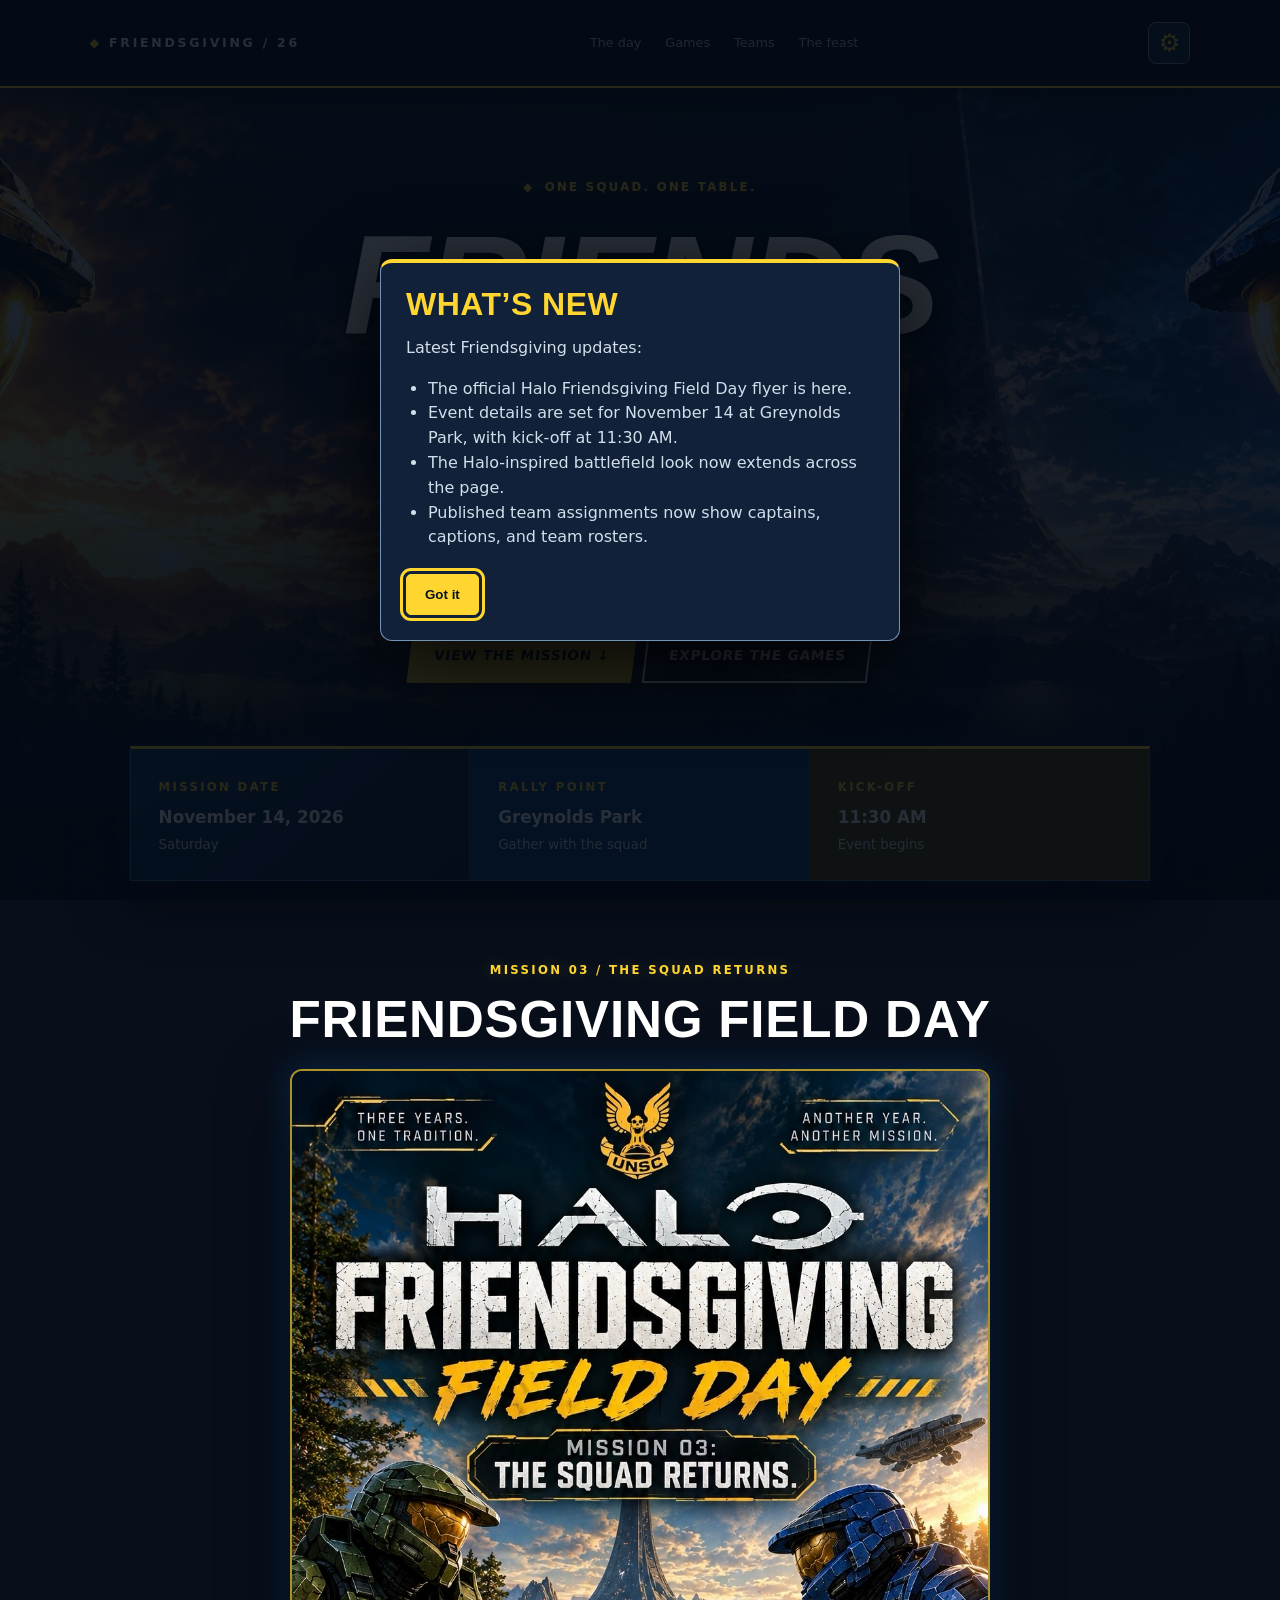
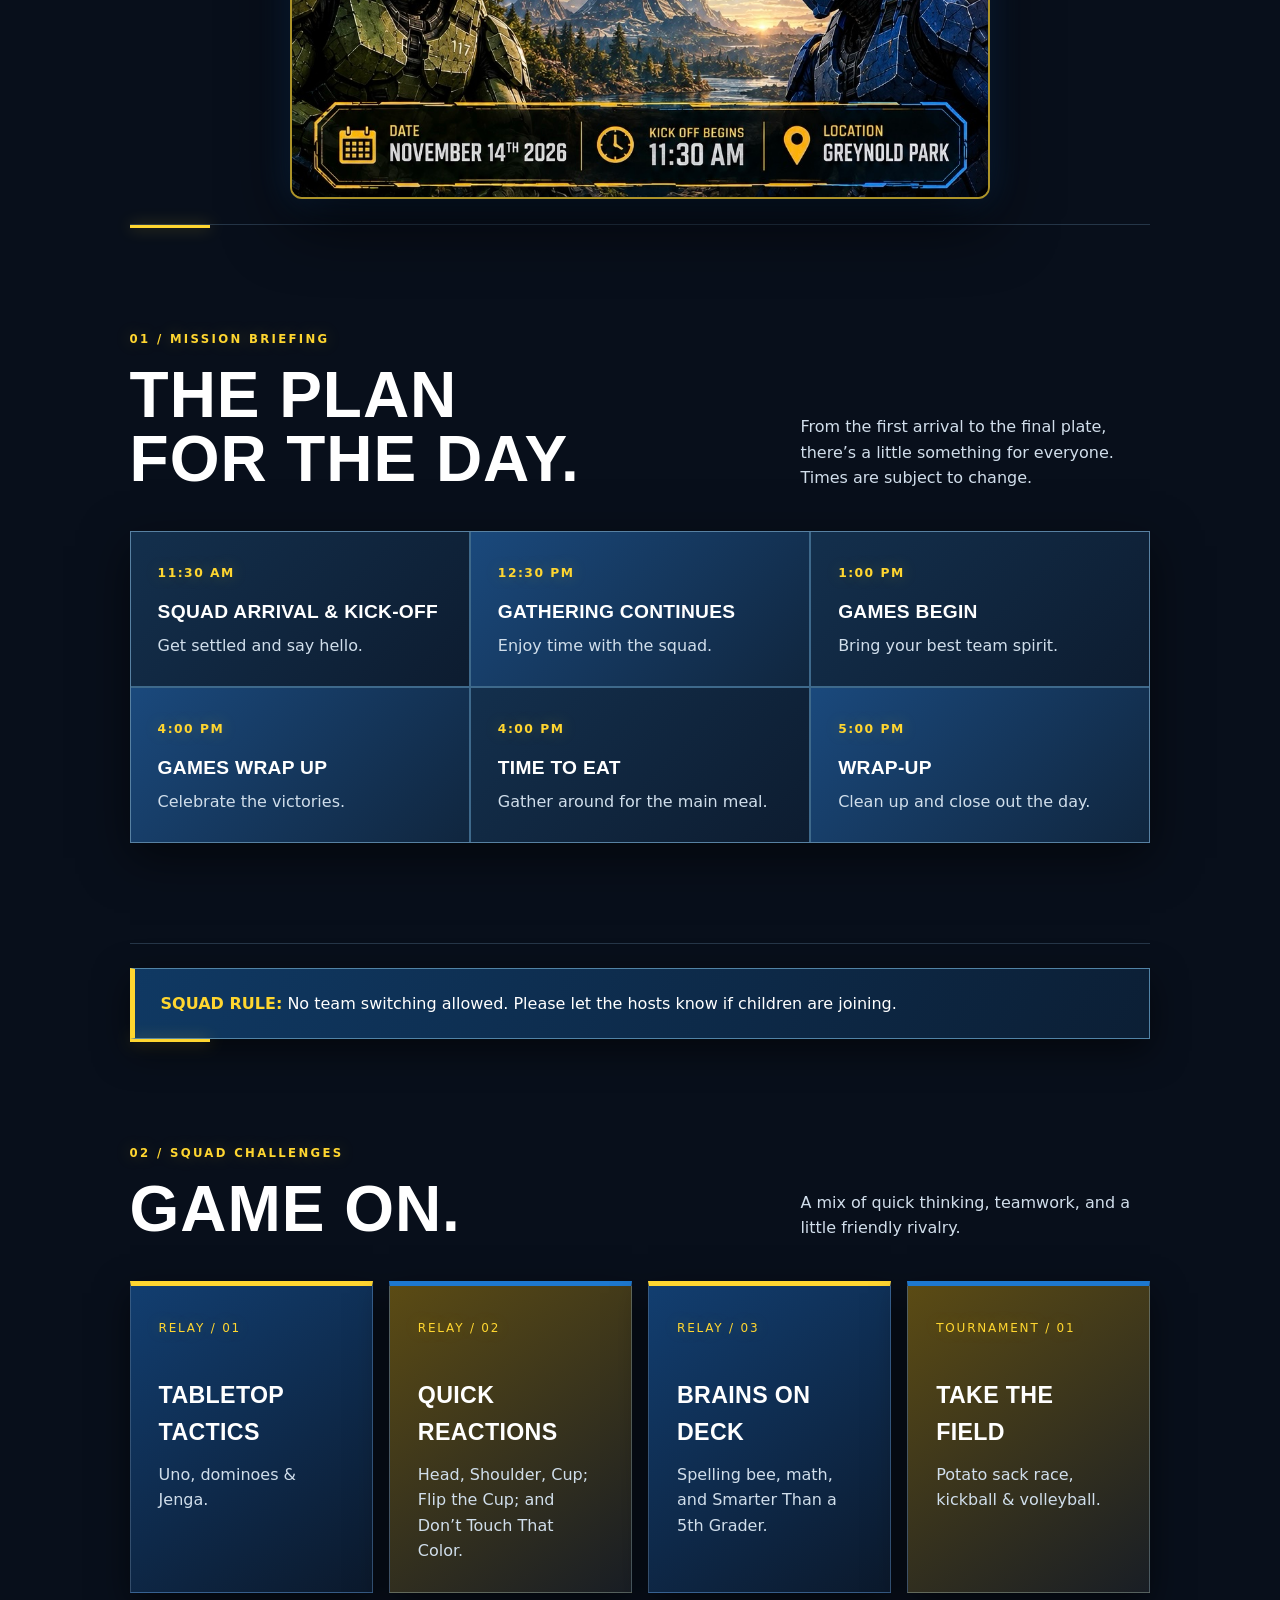
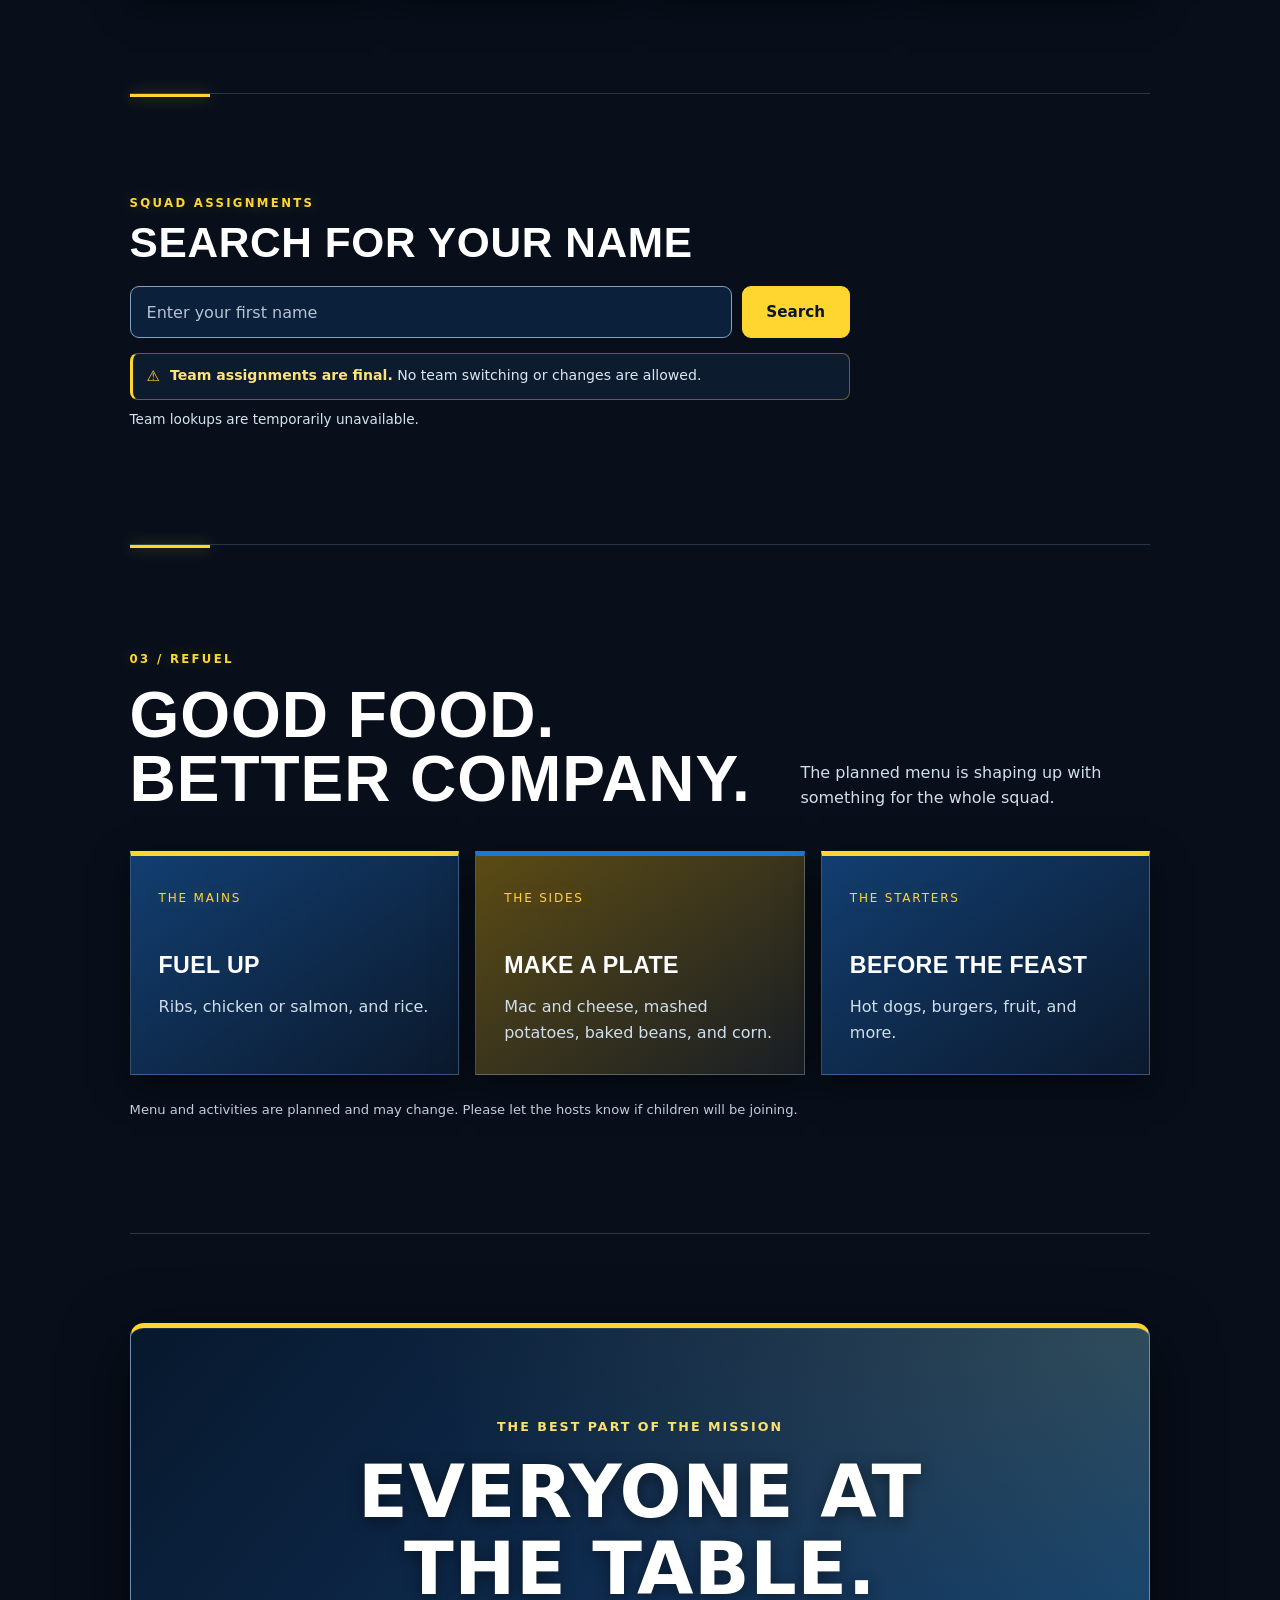
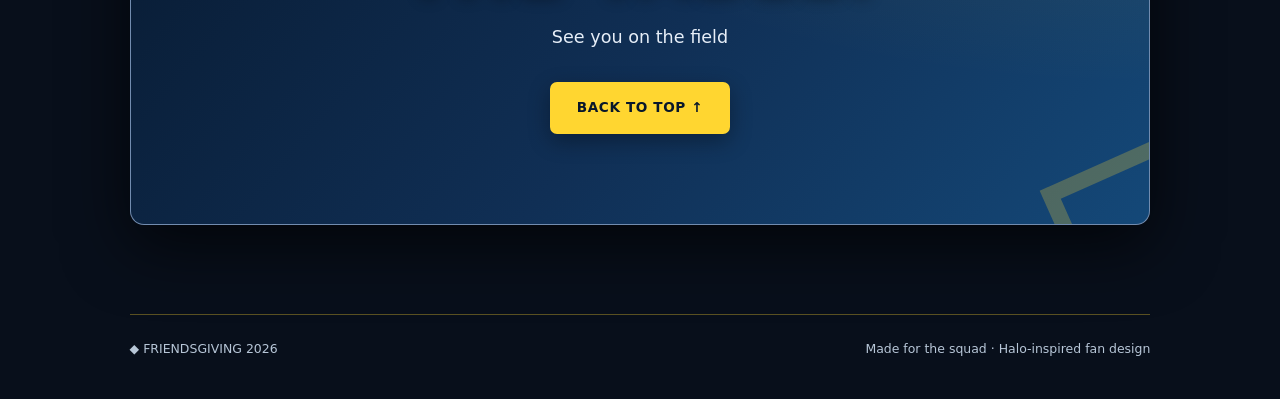
==== index.html @ a8e4df16 "Remove extra event-information search from public Friendsgiving page while keeping private team look" ====
<!doctype html>
<html lang="en"><head><meta charset="utf-8"><meta name="viewport" content="width=device-width,initial-scale=1,viewport-fit=cover"><meta name="theme-color" content="#0c1616"><title>Friendsgiving 2026 | Squad up</title><style>
:root{color-scheme:dark;--bg:#091313;--ink:#f2f3df;--muted:#b2c2b3;--lime:#d4eaa2;--gold:#efba70}*{box-sizing:border-box}html{scroll-behavior:smooth}body{margin:0;background:var(--bg);color:var(--ink);font:16px/1.6 system-ui,sans-serif}a{color:inherit}header{display:flex;align-items:center;justify-content:space-between;padding:22px 7%;border-bottom:1px solid #ffffff20;position:relative;z-index:2}.brand{font-size:.78rem;font-weight:800;letter-spacing:.22em}.brand span{color:var(--lime)}nav{display:flex;gap:24px;font-size:.8rem;color:var(--muted)}nav a{text-decoration:none}nav a:hover{color:white}.hero{position:relative;overflow:hidden;min-height:650px;display:flex;align-items:center;padding:90px 7% 120px;background:radial-gradient(ellipse at 75% 48%,#4b6f47 0%,#1b3330 27%,transparent 58%),linear-gradient(115deg,#0b1716 25%,#142b28 100%)}.hero:before{content:'';position:absolute;width:min(76vw,800px);height:min(76vw,800px);border:48px solid #bad6a422;border-radius:50%;right:-5%;top:-45%;transform:rotate(-25deg);box-shadow:0 0 80px #a7d6ab1b,inset 0 0 60px #a7d6ab20}.hero:after{content:'';position:absolute;inset:auto 0 0;height:130px;background:linear-gradient(transparent,var(--bg))}.hero-content{position:relative;z-index:1;max-width:760px}.eyebrow,.label{font-size:.73rem;letter-spacing:.2em;text-transform:uppercase;font-weight:800;color:var(--lime)}.eyebrow:before{content:'◆';margin-right:10px;color:var(--gold)}h1{font-size:clamp(3.5rem,9vw,7.8rem);line-height:.9;letter-spacing:-.065em;text-transform:uppercase;margin:28px 0}h1 em{font-style:normal;color:var(--lime)}.lead{font-size:clamp(1.05rem,2vw,1.3rem);max-width:520px;color:#d0dad0}.actions{display:flex;gap:12px;flex-wrap:wrap;margin-top:34px}.button{display:inline-flex;padding:14px 22px;border:1px solid #d2e3c166;text-decoration:none;font-weight:750;font-size:.85rem;letter-spacing:.04em}.primary{background:var(--lime);color:#102016;border-color:var(--lime)}.button:hover{filter:brightness(1.12)}main{max-width:1200px;margin:auto;padding:0 7%}.status{position:relative;margin-top:-56px;z-index:2;display:grid;grid-template-columns:repeat(3,1fr);border:1px solid #ffffff24;background:#152522;box-shadow:0 22px 55px #0004}.status>div{padding:24px 28px;border-right:1px solid #ffffff20}.status>div:last-child{border:0}.status strong{display:block;font-size:1.05rem;margin-top:5px}.status small{color:var(--muted)}section{padding:100px 0;border-bottom:1px solid #ffffff1a}.section-head{display:flex;justify-content:space-between;align-items:end;gap:25px;margin-bottom:40px}.section-head p{max-width:350px;color:var(--muted);margin:0}h2{font-size:clamp(2.3rem,5vw,4.4rem);line-height:1;letter-spacing:-.05em;margin:12px 0 0}.timeline{display:grid;grid-template-columns:repeat(3,1fr);gap:1px;background:#ffffff25;border:1px solid #ffffff25}.event{background:#101e1c;padding:27px;min-height:150px}.time{font-size:.77rem;color:var(--lime);letter-spacing:.12em;font-weight:800}.event h3{margin:13px 0 5px;font-size:1.2rem}.event p,.card p{color:var(--muted);margin:0}.cards{display:grid;grid-template-columns:repeat(3,1fr);gap:15px}.card{padding:28px;min-height:210px;border:1px solid #ffffff22;background:linear-gradient(135deg,#1a3029,#101d1b)}.card .num{color:var(--gold);font-size:.75rem;letter-spacing:.15em}.card h3{font-size:1.45rem;margin:38px 0 10px}.closing{padding:85px 5%;text-align:center;background:linear-gradient(110deg,#243e32,#172a26);margin:90px 0}.closing p{color:#d1ded0}.closing h2{margin:15px 0}.foot{padding:0 0 40px;color:#99aa9e;font-size:.78rem;display:flex;justify-content:space-between;gap:15px}.note{font-size:.82rem;color:var(--muted);margin-top:24px}@media(max-width:700px){header{padding:20px 6%}nav{gap:12px;font-size:.72rem}.hero{min-height:570px;padding:80px 6% 110px}.hero:before{width:500px;height:500px;right:-320px;top:-120px}.status{grid-template-columns:1fr;margin-top:-50px}.status>div{padding:15px 20px;border-right:0;border-bottom:1px solid #ffffff20}.section-head{display:block}.section-head p{margin-top:20px}.timeline,.cards{grid-template-columns:1fr}.event{min-height:auto}.card{min-height:170px}.card h3{margin-top:20px}section{padding:70px 0}.foot{display:flex;flex-direction:column;gap:8px}}

/* Blue and gold battlefield theme */
:root{--bg:#080f1b;--ink:#fff;--muted:#c2ccda;--lime:#ffd630;--gold:#ffd630}body{background:radial-gradient(circle at 80% 40%,#123d71 0,transparent 35%),#080f1b}header{background:#07101af0;border-bottom:2px solid #ffd630}nav a:hover{color:#ffd630}.hero{min-height:720px;justify-content:center;text-align:center;background:linear-gradient(90deg,#07101a55,#07101a99 38%,#07101a99 62%,#07101a55),linear-gradient(0deg,#080f1b,transparent 42%),url('battlefield.png') center/cover no-repeat}.hero:before{display:none}.hero-content{max-width:820px;text-shadow:0 3px 15px #000}.eyebrow{color:#ffd630}.hero h1{font-family:Impact,'Arial Narrow',sans-serif;font-style:italic;font-size:clamp(4rem,11vw,9rem);letter-spacing:-.025em;line-height:.86}.hero h1 em{color:#ffd630}.lead{margin-inline:auto}.actions{justify-content:center}.button{border:2px solid white;transform:skew(-7deg);font-weight:900;letter-spacing:.06em}.primary{background:#ffd630;color:#07101b;border-color:#ffd630;text-shadow:none}.status{background:#102846;border-color:#4374aa}.status>div:nth-child(2){background:#0d3c74}.status>div:last-child{background:#55420d}.label,.time{color:#ffd630}h2,h3{font-family:Impact,'Arial Narrow',sans-serif;letter-spacing:.015em;text-transform:uppercase}.timeline{background:#ffffff33}.event{background:#101d31}.event:nth-child(even){background:#12345c}.cards{grid-template-columns:repeat(auto-fit,minmax(230px,1fr))}.card{background:linear-gradient(145deg,#123e70,#0b192c);border:1px solid #719ac666;border-top:5px solid #ffd630}.card:nth-child(even){background:linear-gradient(145deg,#5b4b14,#191e25);border-top-color:#1d78cf}.card .num{color:#ffd630}.closing{background:linear-gradient(115deg,#ffd630 0 48%,#1454a0 48%);color:#fff;text-shadow:0 2px 9px #000}.closing p{color:#fff}.foot{color:#b7c6d7}.rule{border-left:5px solid #ffd630;background:#0b315c;padding:22px 26px;margin-top:24px}.rule strong{color:#ffd630;text-transform:uppercase}.hero:after{height:110px}.status small{color:#dce5ee}@media(max-width:700px){.hero{min-height:620px;background-position:center}.hero h1{font-size:clamp(3.7rem,14vw,6rem)}.cards{grid-template-columns:1fr}.status>div{background:#102846!important}.closing{background:linear-gradient(120deg,#5b4a11,#0e3a75)}}
[hidden]{display:none!important}@media(max-width:700px){header{flex-wrap:wrap;gap:12px}nav{flex-wrap:wrap}}.flyer-section{padding:75px 0 25px;text-align:center}.flyer-section img{display:block;width:min(100%,700px);height:auto;margin:24px auto 0;border:1px solid #ffd63088;border-radius:12px;box-shadow:0 20px 55px #0008}.flyer-section h2{font-size:clamp(2rem,4vw,3.2rem)}
/* Battlefield atmosphere across the full guest page */
body{background:#080f1b;isolation:isolate}body::before{content:"";position:fixed;inset:0;z-index:-1;pointer-events:none;background:linear-gradient(180deg,rgba(4,13,26,.7),rgba(5,16,31,.91) 40%,rgba(4,11,22,.95)),url('/battlefield.png') center/cover no-repeat;}
header{backdrop-filter:blur(14px);-webkit-backdrop-filter:blur(14px);box-shadow:0 8px 32px #0008}.hero{background:linear-gradient(90deg,#07101a55,#07101a88 38%,#07101a88 62%,#07101a55),linear-gradient(0deg,#080f1bf0,transparent 42%),url('/battlefield.png') center/cover no-repeat}.status{border-top:3px solid #ffd630;box-shadow:0 16px 55px #000a,0 0 25px #246bb133}.status>div{background:linear-gradient(140deg,#123963ef,#0b1b30f5)}
section{position:relative;border-bottom:1px solid #6084a355}section:not(.flyer-section)::before{content:"";display:block;position:absolute;top:0;left:0;width:80px;height:3px;background:#ffd630;box-shadow:0 0 15px #ffd63066}.flyer-section img{border:2px solid #ffd630aa;box-shadow:0 22px 65px #000b,0 0 35px #1757a077}.section-head p{color:#d1deeb}.timeline{gap:2px;background:#3e698b;border-color:#7097b788;box-shadow:0 15px 45px #0008}.event{background:linear-gradient(135deg,#102b48ed,#0b192cf5)}.event:nth-child(even){background:linear-gradient(135deg,#17467bea,#0e233bf5)}.cards{gap:16px}.card{box-shadow:0 12px 32px #0008;transition:transform .2s ease,border-color .2s ease}.card:hover{transform:translateY(-4px);border-color:#ffda58}.card p,.event p{color:#d0deeb}.rule{box-shadow:0 12px 35px #0008;border:1px solid #5183a6;border-left:5px solid #ffd630;background:linear-gradient(120deg,#103b66f5,#0c2036f5)}.closing{border:1px solid #ffd63088;box-shadow:0 18px 55px #0009}.foot{border-top:1px solid #ffd63055;padding-top:24px}.eyebrow,.label,.time,.card .num{text-shadow:0 0 16px #ffd63044}@media(prefers-reduced-motion:reduce){.card{transition:none}.card:hover{transform:none}}
.guest-settings-button{display:inline-grid;place-items:center;width:42px;height:42px;padding:0;border:1px solid #8199b0;border-radius:8px;background:#142e4b;color:#ffd630;font:24px/1 system-ui;cursor:pointer}.guest-settings-button:focus-visible,.guest-modal button:focus-visible{outline:3px solid #ffd630;outline-offset:3px}.guest-modal{box-sizing:border-box;width:min(92vw,520px);max-height:85vh;overflow:auto;padding:25px;border:1px solid #7194b7;border-top:4px solid #ffd630;border-radius:12px;background:#102139;color:#f6f7f9;box-shadow:0 25px 80px #000c;font:16px/1.55 system-ui}.guest-modal::backdrop{background:#030a15d9}.guest-modal h2{font-size:2rem;margin:0 0 14px;color:#ffd630}.guest-modal p,.guest-modal li{color:#d2deea}.guest-modal ul{padding-left:22px}.guest-modal button{cursor:pointer;padding:12px 18px;margin:8px 8px 0 0;border:1px solid #ffd630;border-radius:5px;background:#ffd630;color:#081321;font-weight:800}.guest-modal button.secondary{background:transparent;border-color:#7d9ab8;color:#fff}.guest-modal label{display:flex;align-items:center;gap:10px;color:#edf4ff;margin:18px 0}.guest-modal input{width:20px;height:20px;accent-color:#ffd630}@media(max-width:700px){header{gap:12px}nav{flex-wrap:wrap}}
/* Compact name search for public team/captain lookup. */
#teams .team-search-heading{display:flex;flex-direction:column;align-items:flex-start;gap:8px}
#teams .team-search-heading h2{margin:0;font-size:clamp(1.65rem,3.7vw,2.5rem);line-height:1.12;text-wrap:balance}
#teams .team-lookup-label{position:absolute;width:1px;height:1px;padding:0;margin:-1px;overflow:hidden;clip:rect(0,0,0,0);white-space:nowrap;border:0}
#teams .teams-toolbar{width:min(100%,720px);margin:17px 0 12px}
#teams .team-lookup-controls input{min-height:54px}
#teams .team-lookup-controls button{font-style:normal;min-width:104px}
/* Exact-name team lookup: never display teammates, all teams, or team captions. */
#teams .team-lookup-label{display:block;margin:0 0 9px;color:#f2f6fb;font-weight:750;font-size:.94rem}
#teams .teams-toolbar{display:block;width:min(100%,680px);margin:23px 0 12px}
#teams .team-lookup-controls{display:flex;align-items:stretch;gap:11px;flex-wrap:wrap}
#teams .team-lookup-controls input{flex:1 1 250px;min-width:0;width:100%;font-size:16px;border-radius:8px}
#teams .team-lookup-controls button{flex:0 0 auto;min-height:50px;padding:11px 20px;background:#ffd630;color:#071626;border:2px solid #ffd630;border-radius:8px;font-weight:900;cursor:pointer;letter-spacing:.025em}
#teams .team-lookup-controls button:disabled{opacity:.6;cursor:wait}
#teams .team-lookup-controls button:focus-visible{outline:3px solid #fff;outline-offset:3px}
#teams .team-lookup-status{min-height:1.6rem;color:#d4e3f3;margin:8px 0 19px}
#teams .team-lookup-card{width:min(100%,560px)}
#teams .team-lookup-card .roster-name{margin:12px 0 22px;color:#fff}
#teams .team-lookup-card .roster-captain{margin-top:6px;font-size:clamp(.9rem,2.4vw,1.1rem)}
@media(max-width:700px){
 #teams .team-lookup-controls{flex-direction:column;align-items:stretch}
 #teams .team-lookup-controls button{width:100%}
 #teams .teams-toolbar{width:100%}
}
/* Public squad lineup: read-only, synced from the organizer's published teams. */
#teams .teams-intro{max-width:650px;color:#d3e3f5}
.teams-toolbar{display:flex;gap:14px;align-items:center;flex-wrap:wrap;margin:20px 0 28px}
.teams-toolbar input{flex:1;min-width:min(100%,280px);background:#091d34;border:1px solid #7d9bba;border-radius:8px;color:#fff;padding:15px 16px;font:inherit}
.teams-toolbar input:focus-visible{outline:3px solid #ffd630}
#teamsNotice{color:#c6d8ec;font-size:.88rem}
.teams-grid{display:grid;grid-template-columns:repeat(auto-fit,minmax(min(100%,300px),1fr));gap:16px}
.roster-card{min-width:0;overflow-wrap:anywhere;padding:24px;border:1px solid #5d89b6;border-top:5px solid #ffd630;border-radius:10px;background:linear-gradient(140deg,#113962ed,#09182bf2);box-shadow:0 16px 45px #0009}
.roster-index{font-size:.75rem;letter-spacing:.14em;color:#ffd630;font-weight:800}
.roster-name{color:white;margin:7px 0 0;font-size:clamp(1.75rem,3vw,2.25rem)}
.roster-caption{font-style:italic;color:#ffe59d;margin:8px 0 18px}
.roster-captain{background:#ffd63013;border-left:3px solid #ffd630;padding:10px 12px;color:#ffe3a1;font-size:.9rem;font-weight:850}
.roster-members-heading{font-size:.78rem;font-weight:850;letter-spacing:.12em;color:#c9d8e8;margin:23px 0 10px}
.roster-members{list-style:none;display:flex;flex-wrap:wrap;gap:8px;padding:0;margin:0}
.roster-members li{background:#194b78;border:1px solid #346493;border-radius:30px;padding:8px 12px;font-size:.92rem}
.teams-empty{grid-column:1/-1;color:#d2dfef;border:1px dashed #6b8cab;padding:20px}
#fgLoader{position:fixed;inset:0;z-index:9999;background:#030912;display:grid;place-items:center;transition:opacity .55s ease}#fgLoader video{width:100%;height:100%;object-fit:contain}#fgLoader .skip{position:absolute;right:20px;bottom:24px;border:1px solid #ffd630;color:#ffd630;background:#071525dd;padding:11px 19px;border-radius:8px;cursor:pointer;font-weight:800}#fgLoader.is-done{opacity:0;pointer-events:none}@media(prefers-reduced-motion:reduce){#fgLoader{transition:none}}/* Cinematic HUD-style transition after the introduction video. */
#fgLoader{visibility:hidden;opacity:0;pointer-events:none}
#fgLoader.is-playing{visibility:visible;opacity:1;pointer-events:auto}
#fgLoader.is-done{visibility:visible;opacity:0;pointer-events:none;transition:opacity .9s ease}
#fgLoader.is-done::before{content:"";position:absolute;inset:0;z-index:3;pointer-events:none;background:linear-gradient(90deg,transparent 0%,#ffd63065 49.5%,#7bc7ff88 50%,transparent 100%);transform:translateX(-150%);animation:fgScan .85s ease-out forwards}
@keyframes fgScan{to{transform:translateX(150%)}}
body.fg-reveal .hero-content{animation:fgHeroReveal 1.15s cubic-bezier(.2,.65,.2,1) both}
body.fg-reveal .status{animation:fgStatusReveal 1.1s ease-out .15s both}
@keyframes fgHeroReveal{from{opacity:0;transform:translateY(36px) scale(.965);filter:blur(7px)}to{opacity:1;transform:translateY(0) scale(1);filter:blur(0)}}
@keyframes fgStatusReveal{from{opacity:0;transform:translateY(24px)}to{opacity:1;transform:translateY(0)}}
@media(prefers-reduced-motion:reduce){#fgLoader.is-done,body.fg-reveal .hero-content,body.fg-reveal .status{animation:none;transition:none}}

/* Public team search: deliberately compact on touch screens.
   Avoid a 250px vertical flex-basis carried over from the desktop input. */
body>main #teams{min-width:0}
body>main #teams .team-search-heading{gap:7px;max-width:100%}
body>main #teams .team-search-heading h2{font-size:clamp(1.7rem,3.8vw,2.65rem);line-height:1.1;max-width:100%;text-wrap:balance}
body>main #teams .team-lookup-label{position:absolute;width:1px;height:1px;padding:0;margin:-1px;overflow:hidden;clip:rect(0,0,0,0);white-space:nowrap;border:0}
body>main #teams .teams-toolbar{display:block;max-width:720px;width:100%;margin:20px 0 0}
body>main #teams .team-lookup-controls{display:flex;flex-direction:row;align-items:stretch;gap:10px;flex-wrap:nowrap;width:100%;min-height:52px}
body>main #teams .team-lookup-controls input{display:block;flex:1 1 0%;min-width:0;width:auto;min-height:52px;max-height:56px;height:52px;margin:0;padding:12px 16px;border:1px solid #83a1c0;border-radius:9px;background:#0a203b;color:#fff;font:400 16px/1.3 system-ui,sans-serif;box-sizing:border-box;-webkit-appearance:none;appearance:none}
body>main #teams .team-lookup-controls input::placeholder{color:#b5c3d4;opacity:1}
body>main #teams .team-lookup-controls input:focus{outline:2px solid #ffd630;outline-offset:1px;border-color:#ffd630}
body>main #teams .team-lookup-controls button{display:flex;align-items:center;justify-content:center;flex:0 0 auto;width:auto;min-width:108px;min-height:52px;height:52px;margin:0;padding:10px 17px;border-radius:9px;transform:none;font:800 .95rem/1 system-ui,sans-serif;letter-spacing:0;background:#ffd630;border-color:#ffd630;color:#08172b}
body>main #teams .team-lookup-controls button:hover{background:#ffe36b;border-color:#ffe36b}
body>main #teams .team-assignment-policy{display:flex;align-items:flex-start;gap:10px;max-width:720px;margin:15px 0 6px;padding:11px 14px;border:1px solid #dcb74d70;border-left:3px solid #ffd630;border-radius:8px;background:#10243aab;color:#dce6f5;font-size:.88rem;line-height:1.55}
body>main #teams .team-assignment-policy strong{color:#ffe278;font-weight:850}
body>main #teams .team-policy-icon{flex:0 0 auto;color:#ffd630;line-height:1.55;font-size:.93rem}
body>main #teams .team-lookup-status{margin:9px 0 13px;min-height:0;font-size:.85rem}
body>main #teams .team-lookup-status:empty{display:none}
@media(max-width:700px){
 body>main #teams{padding-block:42px 48px}
 body>main #teams .team-search-heading h2{font-size:clamp(1.65rem,7.2vw,2.15rem);line-height:1.08;letter-spacing:.004em}
 body>main #teams .teams-toolbar{margin-top:17px}
 body>main #teams .team-lookup-controls{flex-direction:row;align-items:center;gap:8px}
 body>main #teams .team-lookup-controls input{flex:1 1 0%;height:52px;min-height:52px;max-height:52px;padding:12px 13px;border-radius:8px;font-size:16px}
 body>main #teams .team-lookup-controls button{flex:0 0 94px;width:94px;min-width:94px;height:52px;min-height:52px;padding:8px 11px;border-radius:8px;font-size:.9rem}
 body>main #teams .team-assignment-policy{margin-top:14px;padding:10px 12px;font-size:.82rem;line-height:1.5}
}
@media(max-width:350px){
 body>main #teams .team-lookup-controls{flex-direction:column;align-items:stretch;gap:8px}
 body>main #teams .team-lookup-controls input{flex:0 0 52px;width:100%;height:52px;min-height:52px;max-height:52px}
 body>main #teams .team-lookup-controls button{flex:0 0 48px;width:100%;height:48px;min-height:48px}
}

/* Closing panel: high-contrast Halo theme, without a diagonal split behind text. */
body>main .closing{
 position:relative;
 isolation:isolate;
 overflow:hidden;
 width:100%;
 max-width:100%;
 min-width:0;
 display:flex;
 flex-direction:column;
 align-items:center;
 justify-content:center;
 gap:0;
 margin-block:clamp(54px,7vw,90px);
 padding:clamp(50px,7vw,90px) clamp(18px,5vw,72px);
 background:linear-gradient(130deg,#07182d 0%,#102f55 56%,#144878 100%);
 border:1px solid #728caf;
 border-top:5px solid #ffd630;
 border-radius:14px;
 box-shadow:0 20px 65px #000a,inset 0 1px #ffffff1a;
 text-align:center;
 color:#f6f9ff;
 text-shadow:none;
}
body>main .closing::before{
 content:"";
 position:absolute;
 inset:0;
 z-index:-1;
 pointer-events:none;
 background:radial-gradient(ellipse at 100% 0%,#ffd63020,transparent 51%);
}
body>main .closing::after{
 content:"";
 position:absolute;
 width:145px;
 height:145px;
 right:-96px;
 bottom:-100px;
 border:16px solid #ffd63040;
 transform:rotate(-24deg);
 pointer-events:none;
}
body>main .closing>.label{
 display:block;
 max-width:100%;
 color:#ffe06c;
 text-shadow:none;
 font-size:clamp(.68rem,1.6vw,.79rem);
 letter-spacing:.16em;
 line-height:1.45;
}
body>main .closing h2{
 max-width:100%;
 margin:18px 0 16px;
 font:900 clamp(2.35rem,5.7vw,4.6rem)/1.05 Impact,'Arial Narrow',system-ui,sans-serif;
 letter-spacing:.008em;
 color:#fff;
 text-shadow:0 3px 15px #0007;
 text-wrap:balance;
 overflow-wrap:normal;
}
body>main .closing p{
 max-width:680px;
 margin:0 auto 30px;
 color:#e6eef8;
 font-size:clamp(.95rem,1.9vw,1.1rem);
 line-height:1.65;
 text-shadow:none;
 text-wrap:pretty;
}
body>main .closing .button{
 display:inline-flex;
 justify-content:center;
 align-items:center;
 min-height:48px;
 max-width:100%;
 margin:0;
 padding:13px 25px;
 transform:none;
 border:2px solid #ffd630;
 border-radius:7px;
 background:#ffd630;
 color:#08172b;
 box-shadow:0 7px 22px #0005;
 text-shadow:none;
 text-align:center;
 text-decoration:none;
 font-weight:900;
 letter-spacing:.045em;
}
body>main .closing .button:hover{background:#ffe36c;border-color:#ffe36c}
body>main .closing .button:focus-visible{outline:3px solid white;outline-offset:4px}
@media(max-width:700px){
 body>main .closing{
  margin-block:54px;
  padding:49px clamp(16px,5vw,28px);
  border-radius:10px;
 }
 body>main .closing h2{
  font-size:clamp(2.2rem,10vw,3.4rem);
  letter-spacing:0;
 }
 body>main .closing p{margin-bottom:25px}
 body>main .closing .button{width:min(100%,260px)}
}
@media(max-width:360px){body>main .closing h2{font-size:clamp(2rem,9.5vw,2.5rem)}}
/* Squad assignment results: real team colors with high-contrast inverse text. */
body>main #teams .team-lookup-card{
 box-sizing:border-box;
 border-radius:14px;
 border-top-width:5px;
 max-width:min(100%,560px);
 padding:clamp(20px,4vw,29px);
 overflow:hidden;
}
body>main #teams .team-lookup-card .roster-heading{min-width:0}
body>main #teams .team-lookup-card .roster-name{
 margin:14px 0 25px;
 font-size:clamp(2.1rem,6vw,3.2rem);
 line-height:1;
 text-wrap:balance;
}
body>main #teams .team-lookup-card .roster-captain{
 margin:0;
 padding:15px 16px;
 border-radius:6px;
 font-size:clamp(.94rem,2.1vw,1.1rem);
 line-height:1.5;
 overflow-wrap:break-word;
}
body>main #teams .team-lookup-card.team-lookup-yellow{
 background:linear-gradient(145deg,#ffe66b 0%,#ffd437 56%,#f3ba17 100%);
 border-color:#ffd83d;
 color:#092e61;
 box-shadow:0 16px 40px #0009,0 0 0 1px #ffeeb54d inset;
 text-shadow:none;
}
body>main #teams .team-lookup-card.team-lookup-yellow .roster-index,
body>main #teams .team-lookup-card.team-lookup-yellow .roster-name{
 color:#0a3167;
 text-shadow:none;
}
body>main #teams .team-lookup-card.team-lookup-yellow .roster-captain{
 background:#123e73;
 border-left:4px solid #0b2851;
 color:#ffe57c;
}
body>main #teams .team-lookup-card.team-lookup-blue{
 background:linear-gradient(135deg,#2163ae 0%,#144a91 54%,#0a3067 100%);
 border-color:#3f97f0;
 color:#ffe979;
 box-shadow:0 16px 40px #0009,0 0 0 1px #b0d7fc33 inset;
 text-shadow:none;
}
body>main #teams .team-lookup-card.team-lookup-blue .roster-index,
body>main #teams .team-lookup-card.team-lookup-blue .roster-name{
 color:#ffe879;
 text-shadow:none;
}
body>main #teams .team-lookup-card.team-lookup-blue .roster-captain{
 background:#ffe16a;
 border-left:4px solid #ffc928;
 color:#092f64;
}
@media(max-width:700px){
 body>main #teams .team-lookup-card{width:100%;padding:21px 18px}
 body>main #teams .team-lookup-card .roster-name{margin:12px 0 21px}
 body>main #teams .team-lookup-card .roster-captain{padding:13px;font-size:.94rem}
}
</style><link rel="stylesheet" href="/responsive.css"><script defer src="/device-layout.js"></script><link rel="icon" type="image/png" sizes="64x64" href="/favicon.png?v=20261102-exact-upload"><link rel="shortcut icon" href="/favicon.ico?v=20261102-exact-upload"><link rel="apple-touch-icon" sizes="180x180" href="/icons/apple-touch-icon.png?v=20261102-exact-upload"><link rel="manifest" href="/manifest.webmanifest?v=20261102-ios-separate"><meta name="apple-mobile-web-app-capable" content="yes"><meta name="mobile-web-app-capable" content="yes"><meta name="apple-mobile-web-app-title" content="Friendsgiving"><meta name="apple-mobile-web-app-status-bar-style" content="black-translucent"></head><body><div id="fgLoader" role="status" aria-label="Friendsgiving opening animation"><video id="fgOpeningVideo" src="/friendsgiving-intro.mp4" muted playsinline webkit-playsinline preload="auto" aria-label="Friendsgiving loading screen"></video><button class="skip" id="fgSkip" type="button">Skip intro</button></div><header><div class="brand"><span>◆</span> FRIENDSGIVING / 26</div><nav aria-label="Main navigation"><a href="#mission">The day</a><a href="#games">Games</a><a href="#teams" id="teamsNav" hidden>Teams</a><a href="#feast">The feast</a></nav><button type="button" class="guest-settings-button" id="guestSettingsButton" aria-label="Page settings" title="Page settings">⚙</button></header><div class="hero"><div class="hero-content"><div class="eyebrow">One squad. One table.</div><h1>Friends<br><em>giving.</em></h1><p class="lead">Suit up for a day of good food, friendly competition, and the people who make it all worthwhile.</p><div class="actions"><a class="button primary" href="#mission">VIEW THE MISSION ↓</a><a class="button" href="#games">EXPLORE THE GAMES</a></div></div></div><main><div class="status"><div><span class="label">Mission date</span><strong>November 14, 2026</strong><small>Saturday</small></div><div><span class="label">Rally point</span><strong>Greynolds Park</strong><small>Gather with the squad</small></div><div><span class="label">Kick-off</span><strong>11:30 AM</strong><small>Event begins</small></div></div><section class="flyer-section" aria-labelledby="flyer-title"><span class="label">Mission 03 / The squad returns</span><h2 id="flyer-title">Friendsgiving Field Day</h2><img src="/friendsgiving-flyer.jpg" alt="Halo Friendsgiving Field Day flyer: November 14, 2026, 11:30 AM at Greynolds Park." loading="lazy" width="1024" height="1068"></section><section id="mission"><div class="section-head"><div><span class="label">01 / Mission briefing</span><h2>The plan<br>for the day.</h2></div><p>From the first arrival to the final plate, there’s a little something for everyone. Times are subject to change.</p></div><div class="timeline"><div class="event"><span class="time">11:30 AM</span><h3>Squad arrival &amp; kick-off</h3><p>Get settled and say hello.</p></div><div class="event"><span class="time">12:30 PM</span><h3>Gathering continues</h3><p>Enjoy time with the squad.</p></div><div class="event"><span class="time">1:00 PM</span><h3>Games begin</h3><p>Bring your best team spirit.</p></div><div class="event"><span class="time">4:00 PM</span><h3>Games wrap up</h3><p>Celebrate the victories.</p></div><div class="event"><span class="time">4:00 PM</span><h3>Time to eat</h3><p>Gather around for the main meal.</p></div><div class="event"><span class="time">5:00 PM</span><h3>Wrap-up</h3><p>Clean up and close out the day.</p></div></div></section><div class="rule"><strong>Squad rule:</strong> No team switching allowed. Please let the hosts know if children are joining.</div><section id="games"><div class="section-head"><div><span class="label">02 / Squad challenges</span><h2>Game on.</h2></div><p>A mix of quick thinking, teamwork, and a little friendly rivalry.</p></div><div class="cards"><article class="card"><span class="num">RELAY / 01</span><h3>Tabletop tactics</h3><p>Uno, dominoes &amp; Jenga.</p></article><article class="card"><span class="num">RELAY / 02</span><h3>Quick reactions</h3><p>Head, Shoulder, Cup; Flip the Cup; and Don’t Touch That Color.</p></article><article class="card"><span class="num">RELAY / 03</span><h3>Brains on deck</h3><p>Spelling bee, math, and Smarter Than a 5th Grader.</p></article><article class="card"><span class="num">TOURNAMENT / 01</span><h3>Take the field</h3><p>Potato sack race, kickball &amp; volleyball.</p></article></div></section><section id="teams" hidden aria-labelledby="teamsTitle"><div class="team-search-heading"><span class="label">SQUAD ASSIGNMENTS</span><h2 id="teamsTitle">Search for your name</h2></div><form id="teamLookupForm" class="teams-toolbar" role="search" autocomplete="on"><label for="teamSearch" class="team-lookup-label">Your name</label><div class="team-lookup-controls"><input type="search" id="teamSearch" name="guestName" maxlength="100" autocomplete="name" enterkeyhint="search" placeholder="Enter your first name" aria-label="Search for your name" aria-describedby="teamsNotice" required><button type="submit" id="teamLookupButton" class="button">Search</button></div></form><p class="team-assignment-policy" role="note"><span class="team-policy-icon" aria-hidden="true">⚠</span><span><strong>Team assignments are final.</strong> No team switching or changes are allowed.</span></p><p id="teamsNotice" class="team-lookup-status" role="status" aria-live="polite"></p><div class="teams-grid" id="teamsGrid"></div></section><section id="feast"><div class="section-head"><div><span class="label">03 / Refuel</span><h2>Good food.<br>Better company.</h2></div><p>The planned menu is shaping up with something for the whole squad.</p></div><div class="cards"><article class="card"><span class="num">THE MAINS</span><h3>Fuel up</h3><p>Ribs, chicken or salmon, and rice.</p></article><article class="card"><span class="num">THE SIDES</span><h3>Make a plate</h3><p>Mac and cheese, mashed potatoes, baked beans, and corn.</p></article><article class="card"><span class="num">THE STARTERS</span><h3>Before the feast</h3><p>Hot dogs, burgers, fruit, and more.</p></article></div><p class="note">Menu and activities are planned and may change. Please let the hosts know if children will be joining.</p></section><div class="closing"><span class="label">The best part of the mission</span><h2>Everyone at the table.</h2><p>See you on the field</p><a class="button primary" href="#top" onclick="window.scrollTo({top:0,behavior:'smooth'});return false">BACK TO TOP ↑</a></div><footer class="foot"><span>◆ FRIENDSGIVING 2026</span><span>Made for the squad · Halo-inspired fan design</span></footer></main><dialog id="guestSettings" class="guest-modal" aria-labelledby="guestSettingsTitle"><h2 id="guestSettingsTitle">Page settings</h2><p>Revisit the latest updates or learn how to use this page.</p><button type="button" id="viewUpdates">What’s new</button><button type="button" id="viewAbout">About this page</button><button type="button" class="secondary" data-close="guestSettings">Close</button></dialog><dialog id="updatesDialog" class="guest-modal" aria-labelledby="updatesTitle"><h2 id="updatesTitle">What’s new</h2><p>Latest Friendsgiving updates:</p><ul><li>The official Halo Friendsgiving Field Day flyer is here.</li><li>Event details are set for November 14 at Greynolds Park, with kick-off at 11:30 AM.</li><li>The Halo-inspired battlefield look now extends across the page.</li><li>Published team assignments now show captains, captions, and team rosters.</li></ul><button type="button" id="updatesDone">Got it</button></dialog><dialog id="aboutDialog" class="guest-modal" aria-labelledby="aboutTitle"><h2 id="aboutTitle">Welcome, squad</h2><p>This page has the Friendsgiving date, location, schedule, games, team assignments, and planned food. Use the links at the top to jump to a section.</p><p>You can revisit this introduction and the latest updates from the gear icon.</p><label><input type="checkbox" id="hideAbout"> Don’t show this introduction again</label><button type="button" id="aboutDone">I understand</button></dialog><script>(function(){
const wrap=document.getElementById('fgLoader'),video=document.getElementById('fgOpeningVideo'),skip=document.getElementById('fgSkip');
let started=false,finished=false,watchdog;
function finish(){
 if(finished)return;finished=true;clearTimeout(watchdog);video.pause();
 document.body.classList.add('fg-reveal');
 wrap.classList.add('is-done');
 setTimeout(()=>{wrap.remove();document.body.classList.remove('fg-reveal')},1350);
}
function begin(){
 if(started||finished)return;
 started=true;wrap.classList.add('is-playing');
 if(window.matchMedia('(prefers-reduced-motion: reduce)').matches){finish();return}
 watchdog=setTimeout(finish,16000);
 try{video.currentTime=0;const promise=video.play();if(promise&&promise.catch)promise.catch(()=>{if(video.error)return;finish()})}catch{finish()}
}
skip.addEventListener('click',finish);
video.addEventListener('ended',finish);
video.addEventListener('error',()=>{
 // Temporary fallback until the video asset is committed to this repository.
 if(video.dataset.backupTried!=='yes'){
  video.dataset.backupTried='yes';
  video.src='https://d2jqrm6oza8nb6.cloudfront.net/datasets/e99346a3-06b1-4aa6-b270-86ebb82aac78.mp4?_jwt=eyJhbGciOiJIUzI1NiIsInR5cCI6IkpXVCJ9.eyJrZXlIYXNoIjoiZjZiNWE1YjZlMTM1ZDdjNCIsImJ1Y2tldCI6InJ1bndheS1kYXRhc2V0cyIsInN0YWdlIjoicHJvZCIsImV4cCI6MTc5MzY4NTE3NH0.VM-_KjNZzFMDpyULmu45Bv6E4ky7CrCzgj-eFqg35gg';
  video.load();
  if(started&&!finished){const p=video.play();if(p&&p.catch)p.catch(finish)}
 }else finish();
});
window.addEventListener('friendsgiving:intro-acknowledged',begin,{once:true});
window.friendsgivingStartOpening=begin;
})();</script><script src="/page-settings.js"></script><script src="/teams-public.js"></script><script src="/guest-welcome.js"></script><script src="/ios-install.js"></script></body></html>
---- responsive.css ----
/* Friendsgiving adaptive layout: use the actual viewport, not a brittle user-agent guess. */
:root{--fg-screen-h:100vh}
html{max-width:100%;scroll-padding-top:78px;-webkit-text-size-adjust:100%;text-size-adjust:100%}
body{max-width:100%;overflow-x:clip}
main,section,.card,.event,.guest,.team-card,.roster-card{min-width:0}
img,video,svg{max-width:100%}
img{height:auto}
input,textarea,select{max-width:100%}
a,button,summary{touch-action:manipulation}
h1,h2,h3,p,.brand,.roster-name,.event,.team-card,.guest{overflow-wrap:anywhere}
.guest-modal,.admin-pop,dialog{max-width:calc(100vw - 24px);max-height:calc(var(--fg-screen-h,100dvh) - 28px);overflow:auto;overscroll-behavior:contain}
#fgLoader{height:var(--fg-screen-h,100dvh);height:100dvh;min-height:0;padding:0 env(safe-area-inset-right,0px) 0 env(safe-area-inset-left,0px);background:radial-gradient(ellipse at center,#0d223a 0%,#030912 68%)}
#fgLoader video{display:block;width:100%;height:100%;max-height:100%;object-fit:contain;object-position:center;background:transparent}
#fgLoader .skip{right:calc(16px + env(safe-area-inset-right,0px));bottom:calc(16px + env(safe-area-inset-bottom,0px));z-index:10;min-height:44px;border-radius:9px;background:#06172de8;box-shadow:0 8px 30px #0009;backdrop-filter:blur(10px);-webkit-backdrop-filter:blur(10px)}
#fgLoader .skip:focus-visible{outline:3px solid #ffd630;outline-offset:3px}
/* Guest page */
body>header{min-width:0;gap:14px}
body>header .brand{min-width:0}
body>header nav{min-width:0}
body>header nav a{white-space:nowrap}
body>.hero{min-height:clamp(540px,78svh,800px)}
body>.hero .hero-content{width:100%;min-width:0;margin-inline:auto}
body>.hero .hero-content h1{overflow-wrap:normal}
body>main .cards,body>main .timeline,body>main .teams-grid{min-width:0}
body>main .status>div{min-width:0}
body>main .status strong{overflow-wrap:anywhere}
body>main .flyer-section img{max-width:100%;object-fit:contain}
body>main .section-head{min-width:0}
/* Organizer pages */
.admin-top{min-width:0}
.admin-top .menu-wrap{min-width:0}
.admin-top .menu-list{max-width:calc(100vw - 30px)}
.panel,.group,.guest,.team-card,.line,.grid,.section-row{min-width:0}
.line input,.line textarea{min-width:0}
#teamFields .member-entry>*{min-width:0}
.bar{padding-bottom:calc(12px + env(safe-area-inset-bottom,0px))}
@media(max-width:1024px){
 body>header{padding-inline:5%}
 body>.hero{padding-inline:5%;background-position:center}
 body>main{padding-inline:5%}
 body>main .timeline{grid-template-columns:repeat(2,minmax(0,1fr))}
 body>main .cards{grid-template-columns:repeat(2,minmax(0,1fr))}
 body>main .status>div{padding:18px}
 body>main .section-head{align-items:start}
}
@media(max-width:700px){
 html{scroll-padding-top:130px}
 body>header{display:grid;grid-template-columns:minmax(0,1fr) auto;align-items:center;gap:10px 14px;padding:13px max(4%,env(safe-area-inset-left,0px)) 12px;position:relative}
 body>header .brand{font-size:clamp(.63rem,2.8vw,.8rem);letter-spacing:.10em}
 body>header .guest-settings-button{grid-column:2;grid-row:1;justify-self:end;min-width:44px;min-height:44px}
 body>header nav{grid-column:1/-1;grid-row:2;display:flex;width:100%;gap:clamp(12px,4vw,25px);overflow-x:auto;padding:2px 0 8px;scrollbar-width:thin;overscroll-behavior-inline:contain}
 body>header nav a{flex:0 0 auto;font-size:.85rem}
 body>.hero{min-height:clamp(440px,72svh,670px);padding:58px 5% 102px}
 body>.hero .hero-content h1{font-size:clamp(3.05rem,13.5vw,6.4rem);line-height:.9;margin:18px 0 22px;letter-spacing:-.03em}
 body>.hero .lead{font-size:clamp(1rem,3.7vw,1.18rem);line-height:1.5}
 body>.hero .actions{gap:12px;margin-top:26px}
 body>.hero .actions .button{max-width:100%;padding:12px 16px;font-size:.77rem}
 body>main{padding-inline:5%}
 body>main .status{grid-template-columns:minmax(0,1fr);margin-top:-39px}
 body>main .status>div{padding:13px 19px}
 body>main section{padding-block:58px}
 body>main .section-head{display:block;margin-bottom:24px}
 body>main .section-head p{margin-top:16px;max-width:100%}
 body>main .timeline,body>main .cards,body>main .teams-grid{grid-template-columns:minmax(0,1fr)}
 body>main .event{padding:20px;min-height:0}
 body>main .card,body>main .roster-card{padding:20px;min-height:0}
 body>main .closing{margin:65px 0;padding:48px 18px}
 body>main .foot{flex-direction:column;gap:7px}
 body>main .teams-toolbar{display:flex;flex-direction:column;align-items:stretch;gap:8px}
 body>main .teams-toolbar input{width:100%;min-width:0;font-size:16px}
 .guest-modal,.admin-pop,dialog{width:min(94vw,540px);padding:20px;max-height:calc(var(--fg-screen-h,100dvh) - 24px)}
 .admin-top{gap:10px}
 .admin-top .menu-list{width:min(300px,calc(100vw - 28px))}
 main{min-width:0}
 main .line{flex-wrap:wrap}
 main .line label{flex:1 1 min(180px,100%)}
 main .line button{flex:0 0 auto}
 main .section-row{gap:8px}
 main .section-row .switch{min-width:0}
 main .toolbar,main .controls{gap:9px}
 main .grid{grid-template-columns:repeat(auto-fit,minmax(min(100%,150px),1fr))}
 #teamFields .member-entry{display:flex;flex-wrap:wrap}
 #teamFields .member-entry select{width:100%;flex:1 1 100%}
 #teamFields .member-entry button{flex:1 1 auto}
}
@media(max-width:380px){
 body>.hero .hero-content h1{font-size:clamp(2.8rem,13.2vw,4rem)}
 body>.hero .actions{flex-direction:column;align-items:center}
 body>.hero .actions .button{width:100%;justify-content:center}
 .admin-top .menu-wrap summary{padding:8px 10px}
 .admin-top .settings-button{min-width:44px}
 main .controls button{flex:1 1 auto}
 main .team-card{padding:16px}
}
@media (orientation:landscape) and (max-height:530px){
 body>.hero{min-height:410px;padding-top:40px;padding-bottom:65px}
 body>.hero .hero-content h1{font-size:clamp(3rem,10vh,5.3rem)}
 body>main section{padding-block:42px}
 #fgLoader .skip{bottom:calc(8px + env(safe-area-inset-bottom,0px));right:calc(12px + env(safe-area-inset-right,0px))}
}
@media(pointer:coarse){
 body>header nav a{padding-block:7px}
 .admin-top summary,.admin-top button,button,.button{min-height:44px}
}
/* Reserve space for the Skip control instead of obscuring video on small screens. */
html[data-device="phone"][data-orientation="portrait"] #fgLoader{padding-bottom:calc(62px + env(safe-area-inset-bottom,0px))}
html[data-device="phone"][data-orientation="landscape"] #fgLoader{padding-right:calc(105px + env(safe-area-inset-right,0px))}
html[data-device="phone"][data-orientation="landscape"] #fgLoader .skip{right:calc(10px + env(safe-area-inset-right,0px));bottom:calc(12px + env(safe-area-inset-bottom,0px));padding:9px 11px}
html[data-device="tablet"] #fgLoader video{object-fit:contain}
@media(prefers-reduced-motion:reduce){html{scroll-behavior:auto}}
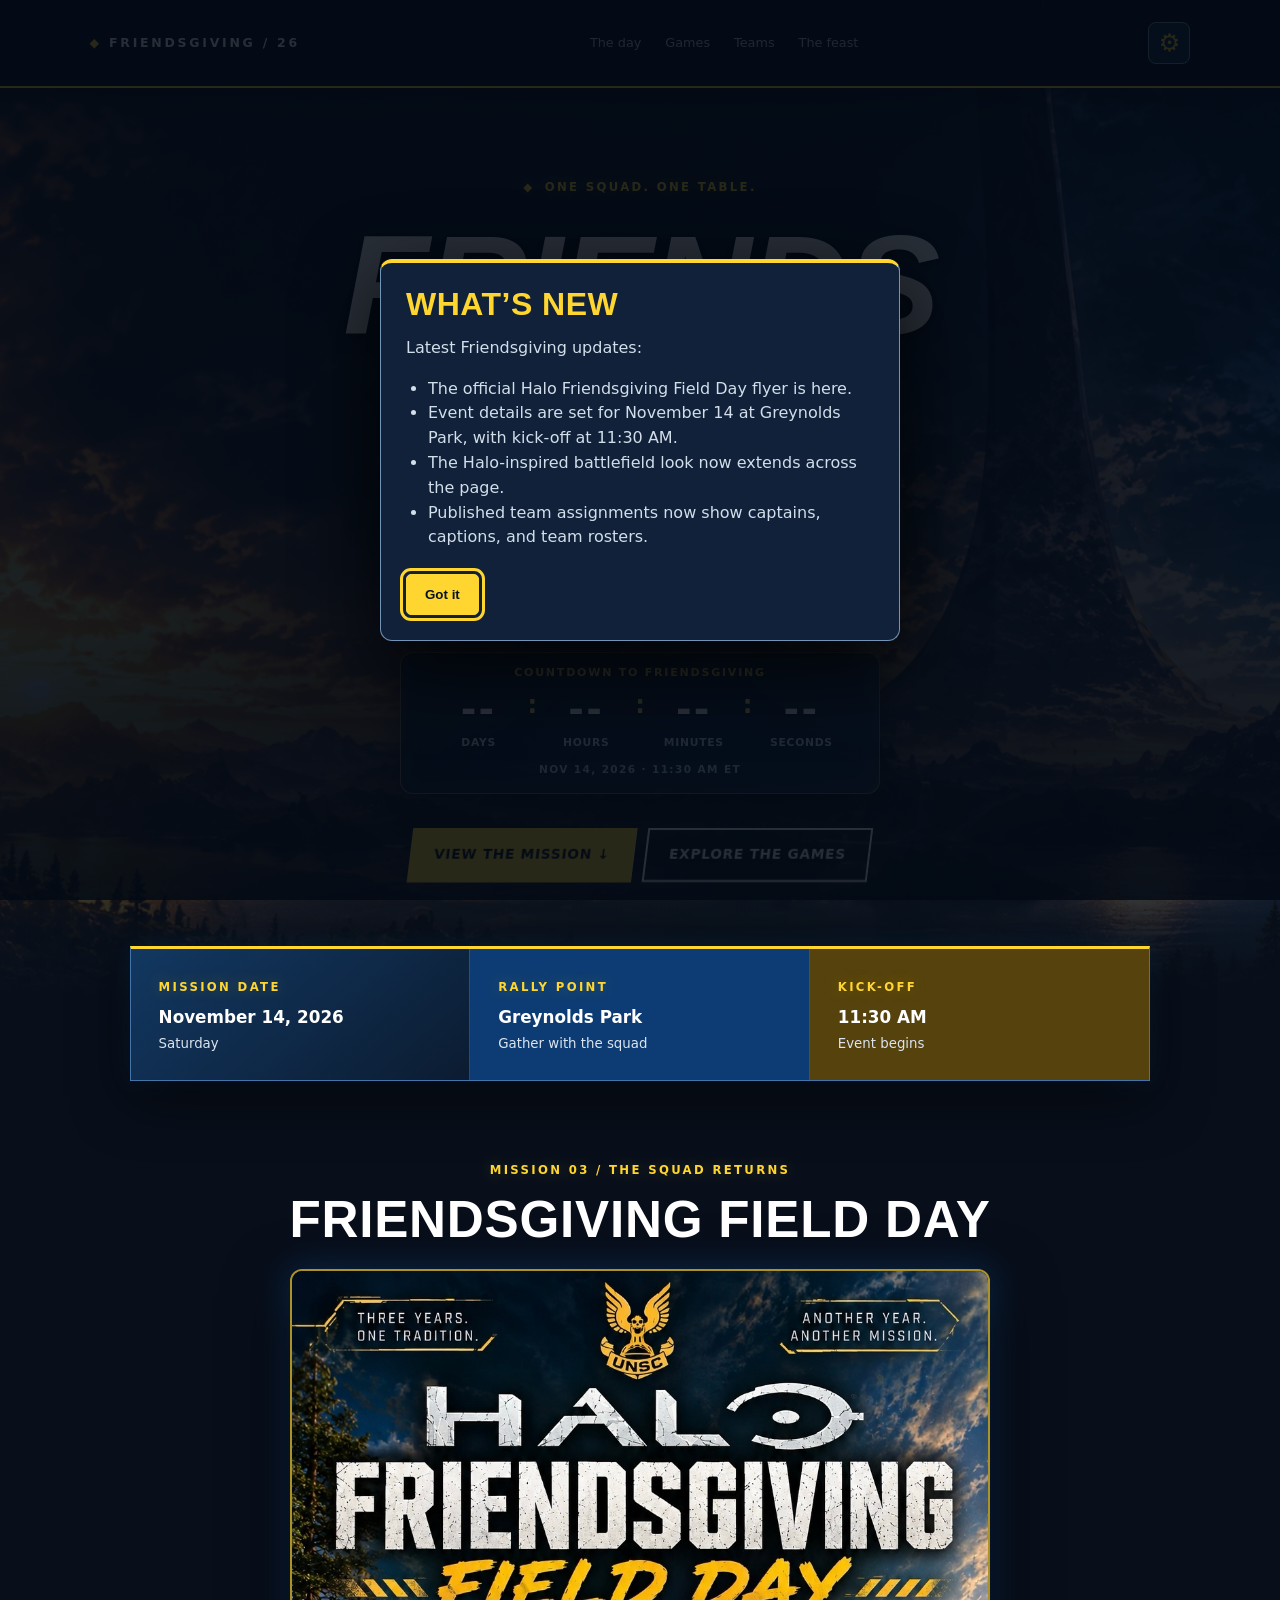
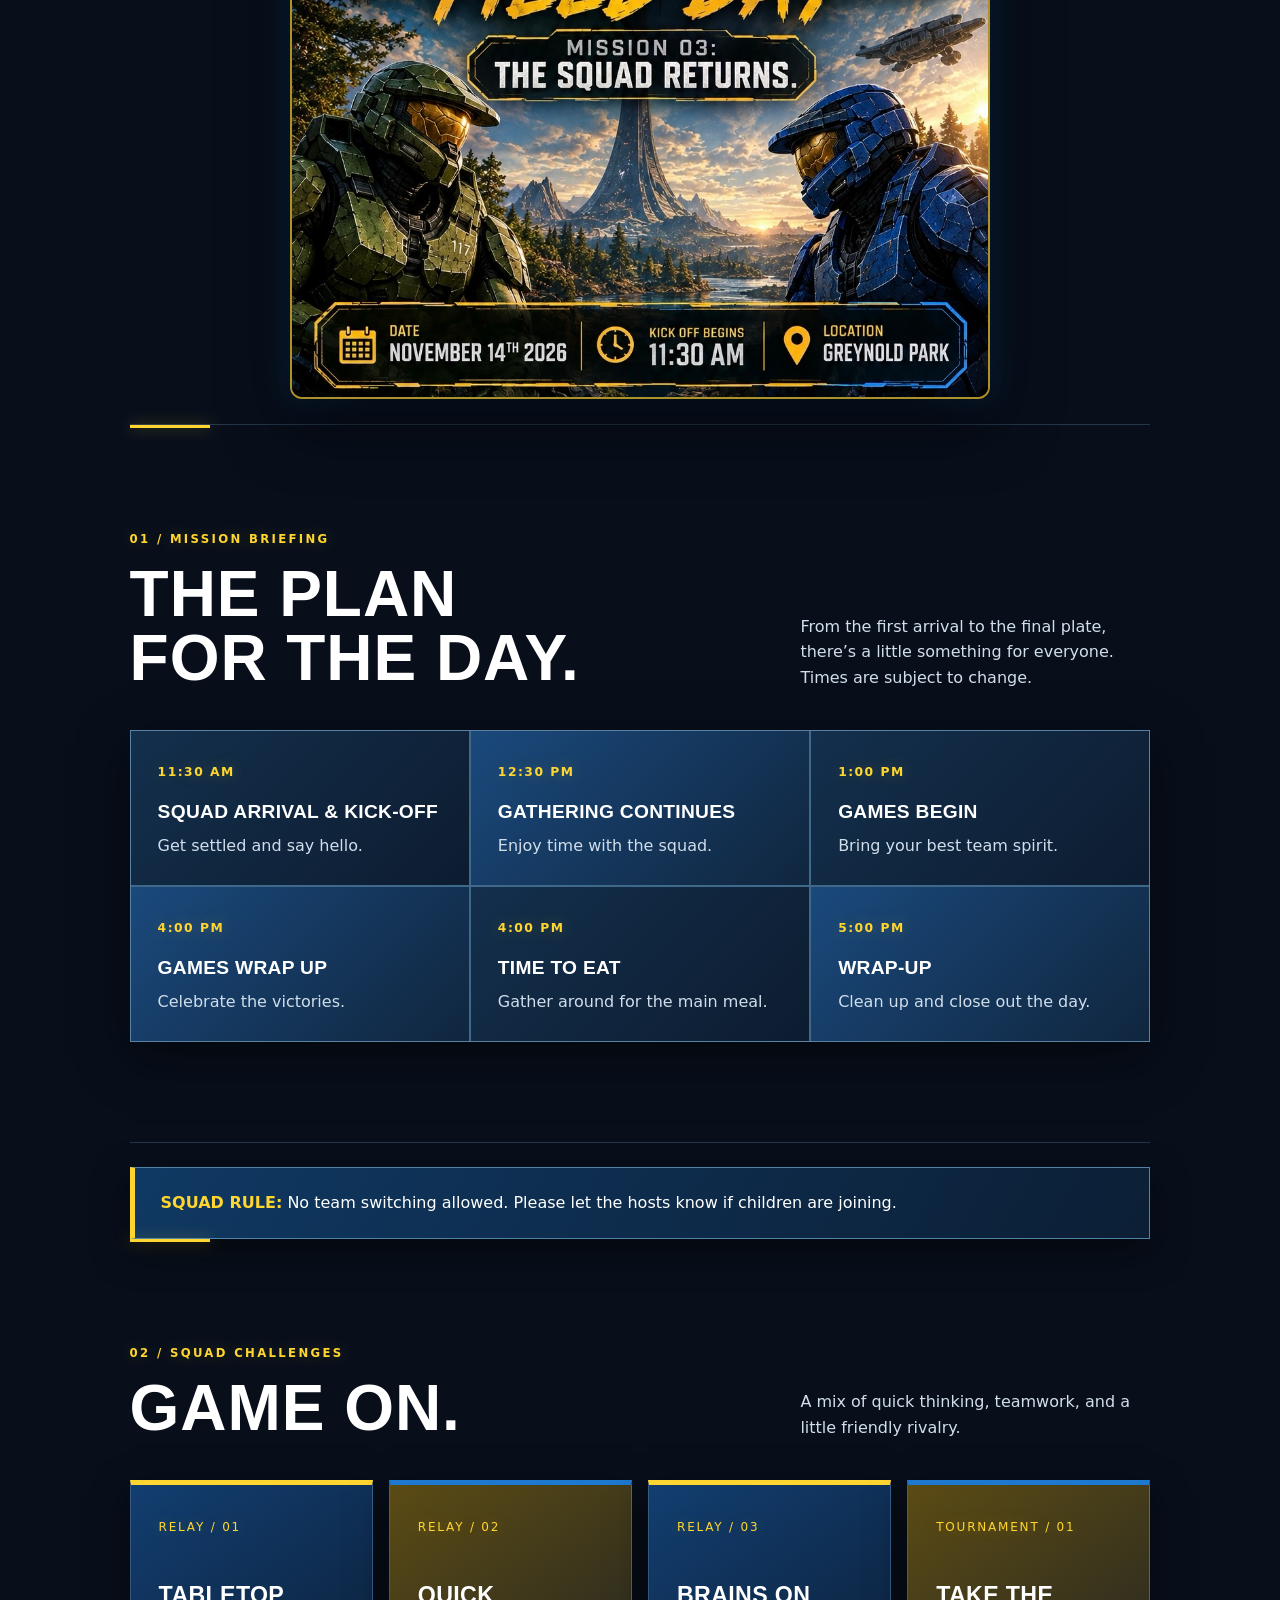
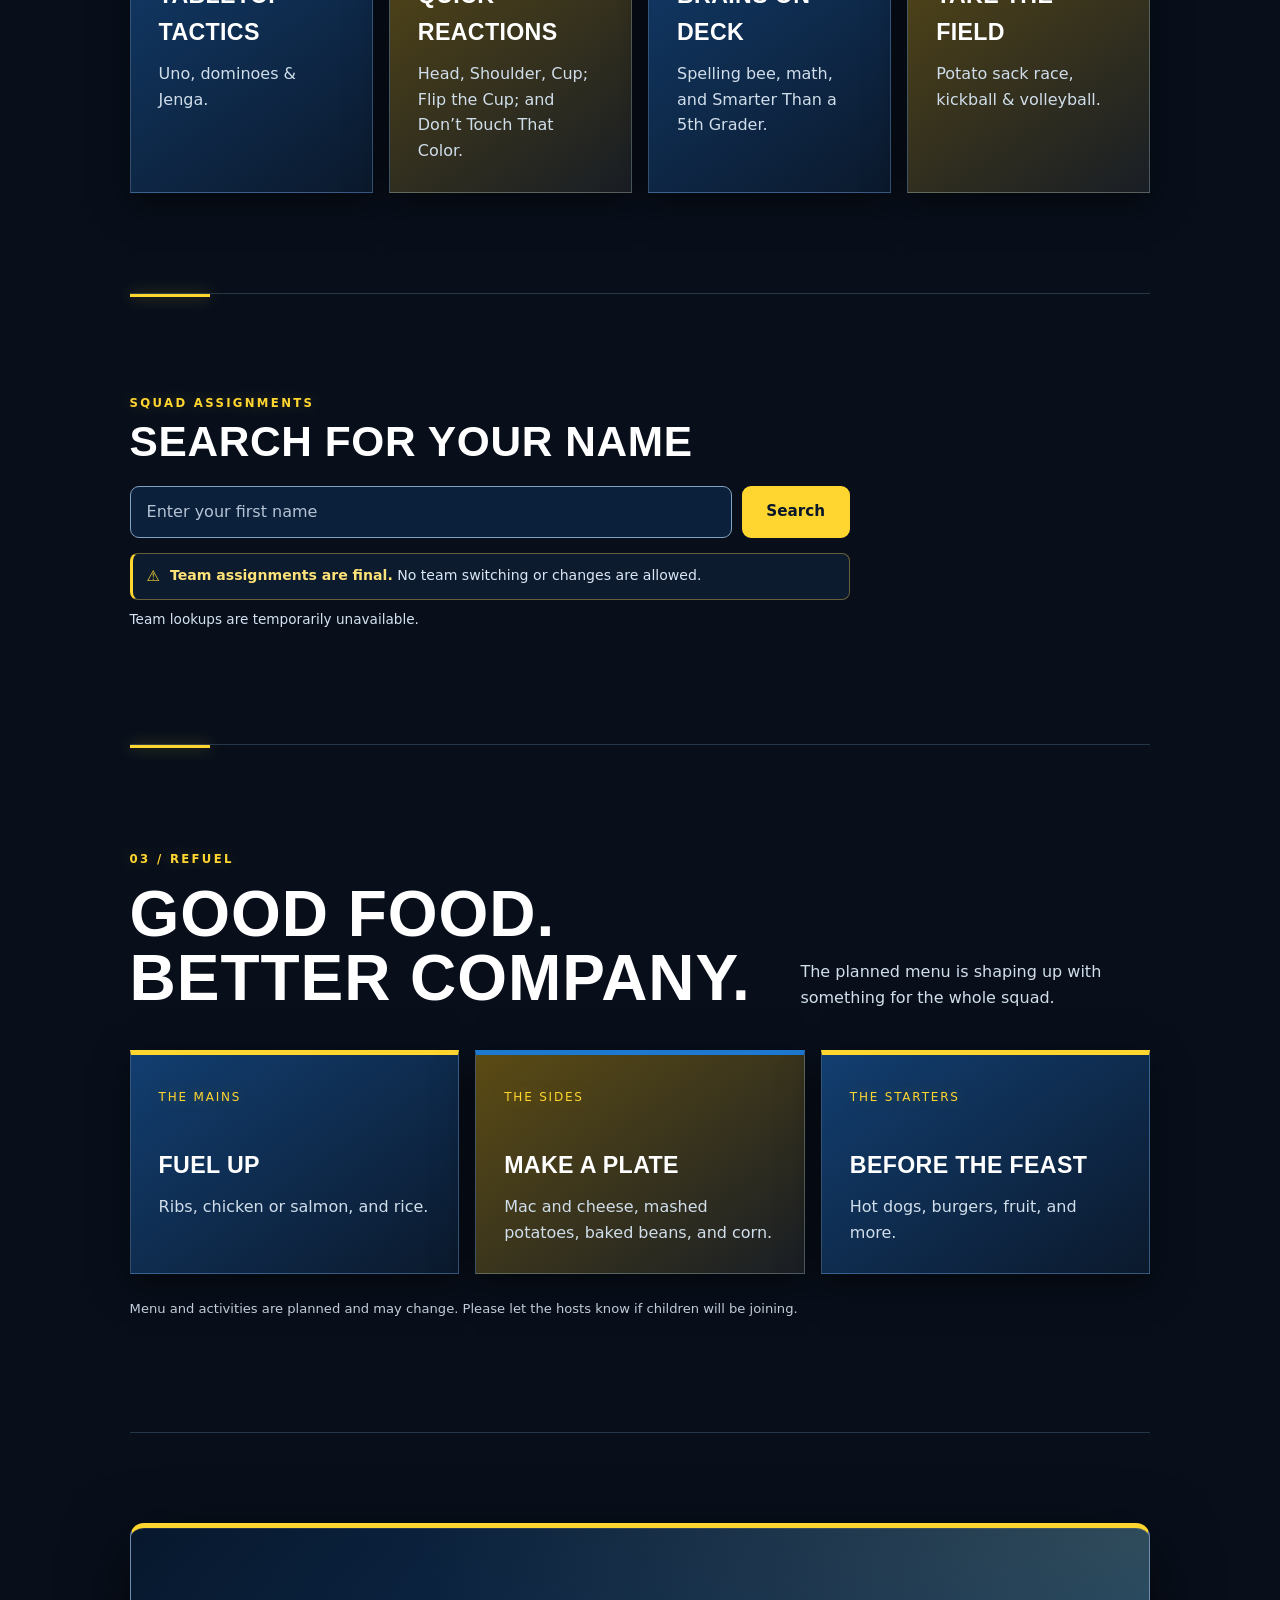
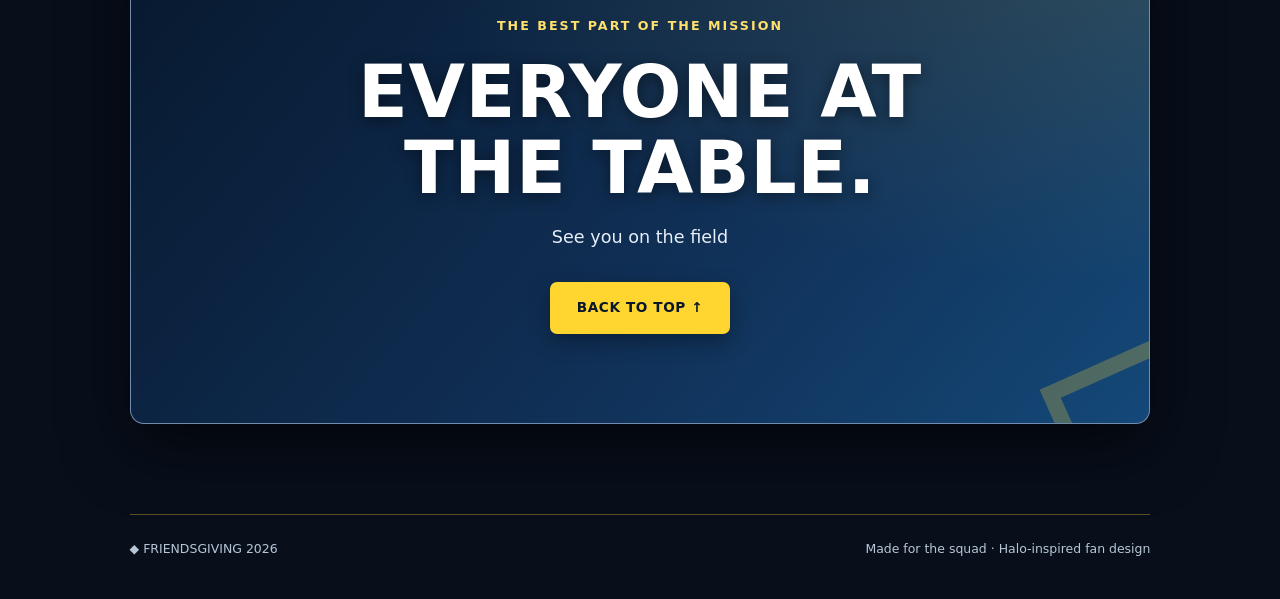
==== commit eec7eb1c: "Add live Friendsgiving hero countdown layout and dynamic greeting" ====
--- a/index.html
+++ b/index.html
@@ -62,6 +62,18 @@
 @keyframes fgStatusReveal{from{opacity:0;transform:translateY(24px)}to{opacity:1;transform:translateY(0)}}
 @media(prefers-reduced-motion:reduce){#fgLoader.is-done,body.fg-reveal .hero-content,body.fg-reveal .status{animation:none;transition:none}}
 
+/* Branded public opening even if an MP4 fails to load. */
+#fgLoader{isolation:isolate;overflow:hidden}
+#fgLoader video{position:relative;z-index:1;object-position:center}
+#fgLoader .intro-fallback{display:none;position:absolute;inset:0;z-index:2;align-content:center;justify-items:center;text-align:center;gap:clamp(12px,3vw,23px);padding:35px 18px;background:linear-gradient(145deg,#081526d9,#123e70c2),url('/battlefield.png') center/cover no-repeat}
+#fgLoader.fg-video-error .intro-fallback{display:grid}
+#fgLoader.fg-video-error video{visibility:hidden}
+#fgLoader .intro-halo-ring{width:min(35vw,175px);aspect-ratio:1;border:5px solid #f9d75a66;border-top-color:#ffe16a;border-radius:50%;box-shadow:0 0 70px #2689df70,inset 0 0 44px #1e5e9680;animation:fgPublicHaloSpin 1.8s linear infinite}
+#fgLoader .intro-fallback strong{font:900 clamp(2rem,7vw,4.2rem)/1.05 Impact,'Arial Narrow',system-ui,sans-serif;letter-spacing:.07em;color:#ffde70;text-shadow:0 4px 19px #06101cff}
+#fgLoader .intro-fallback span{font:800 clamp(.8rem,2.5vw,1.05rem)/1.5 system-ui,sans-serif;letter-spacing:.2em;color:#e5f4ff;text-transform:uppercase}
+#fgLoader .skip{z-index:5;min-height:44px;bottom:calc(18px + env(safe-area-inset-bottom,0px));right:calc(18px + env(safe-area-inset-right,0px))}
+@keyframes fgPublicHaloSpin{to{transform:rotate(360deg)}}
+@media(prefers-reduced-motion:reduce){#fgLoader .intro-halo-ring{animation:none}}
 /* Public team search: deliberately compact on touch screens.
    Avoid a 250px vertical flex-basis carried over from the desktop input. */
 body>main #teams{min-width:0}
@@ -265,33 +277,100 @@
  body>main #teams .team-lookup-card .roster-name{margin:12px 0 21px}
  body>main #teams .team-lookup-card .roster-captain{padding:13px;font-size:.94rem}
 }
-</style><link rel="stylesheet" href="/responsive.css"><script defer src="/device-layout.js"></script><link rel="icon" type="image/png" sizes="64x64" href="/favicon.png?v=20261102-exact-upload"><link rel="shortcut icon" href="/favicon.ico?v=20261102-exact-upload"><link rel="apple-touch-icon" sizes="180x180" href="/icons/apple-touch-icon.png?v=20261102-exact-upload"><link rel="manifest" href="/manifest.webmanifest?v=20261102-ios-separate"><meta name="apple-mobile-web-app-capable" content="yes"><meta name="mobile-web-app-capable" content="yes"><meta name="apple-mobile-web-app-title" content="Friendsgiving"><meta name="apple-mobile-web-app-status-bar-style" content="black-translucent"></head><body><div id="fgLoader" role="status" aria-label="Friendsgiving opening animation"><video id="fgOpeningVideo" src="/friendsgiving-intro.mp4" muted playsinline webkit-playsinline preload="auto" aria-label="Friendsgiving loading screen"></video><button class="skip" id="fgSkip" type="button">Skip intro</button></div><header><div class="brand"><span>◆</span> FRIENDSGIVING / 26</div><nav aria-label="Main navigation"><a href="#mission">The day</a><a href="#games">Games</a><a href="#teams" id="teamsNav" hidden>Teams</a><a href="#feast">The feast</a></nav><button type="button" class="guest-settings-button" id="guestSettingsButton" aria-label="Page settings" title="Page settings">⚙</button></header><div class="hero"><div class="hero-content"><div class="eyebrow">One squad. One table.</div><h1>Friends<br><em>giving.</em></h1><p class="lead">Suit up for a day of good food, friendly competition, and the people who make it all worthwhile.</p><div class="actions"><a class="button primary" href="#mission">VIEW THE MISSION ↓</a><a class="button" href="#games">EXPLORE THE GAMES</a></div></div></div><main><div class="status"><div><span class="label">Mission date</span><strong>November 14, 2026</strong><small>Saturday</small></div><div><span class="label">Rally point</span><strong>Greynolds Park</strong><small>Gather with the squad</small></div><div><span class="label">Kick-off</span><strong>11:30 AM</strong><small>Event begins</small></div></div><section class="flyer-section" aria-labelledby="flyer-title"><span class="label">Mission 03 / The squad returns</span><h2 id="flyer-title">Friendsgiving Field Day</h2><img src="/friendsgiving-flyer.jpg" alt="Halo Friendsgiving Field Day flyer: November 14, 2026, 11:30 AM at Greynolds Park." loading="lazy" width="1024" height="1068"></section><section id="mission"><div class="section-head"><div><span class="label">01 / Mission briefing</span><h2>The plan<br>for the day.</h2></div><p>From the first arrival to the final plate, there’s a little something for everyone. Times are subject to change.</p></div><div class="timeline"><div class="event"><span class="time">11:30 AM</span><h3>Squad arrival &amp; kick-off</h3><p>Get settled and say hello.</p></div><div class="event"><span class="time">12:30 PM</span><h3>Gathering continues</h3><p>Enjoy time with the squad.</p></div><div class="event"><span class="time">1:00 PM</span><h3>Games begin</h3><p>Bring your best team spirit.</p></div><div class="event"><span class="time">4:00 PM</span><h3>Games wrap up</h3><p>Celebrate the victories.</p></div><div class="event"><span class="time">4:00 PM</span><h3>Time to eat</h3><p>Gather around for the main meal.</p></div><div class="event"><span class="time">5:00 PM</span><h3>Wrap-up</h3><p>Clean up and close out the day.</p></div></div></section><div class="rule"><strong>Squad rule:</strong> No team switching allowed. Please let the hosts know if children are joining.</div><section id="games"><div class="section-head"><div><span class="label">02 / Squad challenges</span><h2>Game on.</h2></div><p>A mix of quick thinking, teamwork, and a little friendly rivalry.</p></div><div class="cards"><article class="card"><span class="num">RELAY / 01</span><h3>Tabletop tactics</h3><p>Uno, dominoes &amp; Jenga.</p></article><article class="card"><span class="num">RELAY / 02</span><h3>Quick reactions</h3><p>Head, Shoulder, Cup; Flip the Cup; and Don’t Touch That Color.</p></article><article class="card"><span class="num">RELAY / 03</span><h3>Brains on deck</h3><p>Spelling bee, math, and Smarter Than a 5th Grader.</p></article><article class="card"><span class="num">TOURNAMENT / 01</span><h3>Take the field</h3><p>Potato sack race, kickball &amp; volleyball.</p></article></div></section><section id="teams" hidden aria-labelledby="teamsTitle"><div class="team-search-heading"><span class="label">SQUAD ASSIGNMENTS</span><h2 id="teamsTitle">Search for your name</h2></div><form id="teamLookupForm" class="teams-toolbar" role="search" autocomplete="on"><label for="teamSearch" class="team-lookup-label">Your name</label><div class="team-lookup-controls"><input type="search" id="teamSearch" name="guestName" maxlength="100" autocomplete="name" enterkeyhint="search" placeholder="Enter your first name" aria-label="Search for your name" aria-describedby="teamsNotice" required><button type="submit" id="teamLookupButton" class="button">Search</button></div></form><p class="team-assignment-policy" role="note"><span class="team-policy-icon" aria-hidden="true">⚠</span><span><strong>Team assignments are final.</strong> No team switching or changes are allowed.</span></p><p id="teamsNotice" class="team-lookup-status" role="status" aria-live="polite"></p><div class="teams-grid" id="teamsGrid"></div></section><section id="feast"><div class="section-head"><div><span class="label">03 / Refuel</span><h2>Good food.<br>Better company.</h2></div><p>The planned menu is shaping up with something for the whole squad.</p></div><div class="cards"><article class="card"><span class="num">THE MAINS</span><h3>Fuel up</h3><p>Ribs, chicken or salmon, and rice.</p></article><article class="card"><span class="num">THE SIDES</span><h3>Make a plate</h3><p>Mac and cheese, mashed potatoes, baked beans, and corn.</p></article><article class="card"><span class="num">THE STARTERS</span><h3>Before the feast</h3><p>Hot dogs, burgers, fruit, and more.</p></article></div><p class="note">Menu and activities are planned and may change. Please let the hosts know if children will be joining.</p></section><div class="closing"><span class="label">The best part of the mission</span><h2>Everyone at the table.</h2><p>See you on the field</p><a class="button primary" href="#top" onclick="window.scrollTo({top:0,behavior:'smooth'});return false">BACK TO TOP ↑</a></div><footer class="foot"><span>◆ FRIENDSGIVING 2026</span><span>Made for the squad · Halo-inspired fan design</span></footer></main><dialog id="guestSettings" class="guest-modal" aria-labelledby="guestSettingsTitle"><h2 id="guestSettingsTitle">Page settings</h2><p>Revisit the latest updates or learn how to use this page.</p><button type="button" id="viewUpdates">What’s new</button><button type="button" id="viewAbout">About this page</button><button type="button" class="secondary" data-close="guestSettings">Close</button></dialog><dialog id="updatesDialog" class="guest-modal" aria-labelledby="updatesTitle"><h2 id="updatesTitle">What’s new</h2><p>Latest Friendsgiving updates:</p><ul><li>The official Halo Friendsgiving Field Day flyer is here.</li><li>Event details are set for November 14 at Greynolds Park, with kick-off at 11:30 AM.</li><li>The Halo-inspired battlefield look now extends across the page.</li><li>Published team assignments now show captains, captions, and team rosters.</li></ul><button type="button" id="updatesDone">Got it</button></dialog><dialog id="aboutDialog" class="guest-modal" aria-labelledby="aboutTitle"><h2 id="aboutTitle">Welcome, squad</h2><p>This page has the Friendsgiving date, location, schedule, games, team assignments, and planned food. Use the links at the top to jump to a section.</p><p>You can revisit this introduction and the latest updates from the gear icon.</p><label><input type="checkbox" id="hideAbout"> Don’t show this introduction again</label><button type="button" id="aboutDone">I understand</button></dialog><script>(function(){
-const wrap=document.getElementById('fgLoader'),video=document.getElementById('fgOpeningVideo'),skip=document.getElementById('fgSkip');
-let started=false,finished=false,watchdog;
-function finish(){
- if(finished)return;finished=true;clearTimeout(watchdog);video.pause();
- document.body.classList.add('fg-reveal');
- wrap.classList.add('is-done');
- setTimeout(()=>{wrap.remove();document.body.classList.remove('fg-reveal')},1350);
-}
-function begin(){
- if(started||finished)return;
- started=true;wrap.classList.add('is-playing');
- if(window.matchMedia('(prefers-reduced-motion: reduce)').matches){finish();return}
- watchdog=setTimeout(finish,16000);
- try{video.currentTime=0;const promise=video.play();if(promise&&promise.catch)promise.catch(()=>{if(video.error)return;finish()})}catch{finish()}
-}
-skip.addEventListener('click',finish);
-video.addEventListener('ended',finish);
-video.addEventListener('error',()=>{
- // Temporary fallback until the video asset is committed to this repository.
- if(video.dataset.backupTried!=='yes'){
-  video.dataset.backupTried='yes';
-  video.src='https://d2jqrm6oza8nb6.cloudfront.net/datasets/e99346a3-06b1-4aa6-b270-86ebb82aac78.mp4?_jwt=eyJhbGciOiJIUzI1NiIsInR5cCI6IkpXVCJ9.eyJrZXlIYXNoIjoiZjZiNWE1YjZlMTM1ZDdjNCIsImJ1Y2tldCI6InJ1bndheS1kYXRhc2V0cyIsInN0YWdlIjoicHJvZCIsImV4cCI6MTc5MzY4NTE3NH0.VM-_KjNZzFMDpyULmu45Bv6E4ky7CrCzgj-eFqg35gg';
-  video.load();
-  if(started&&!finished){const p=video.play();if(p&&p.catch)p.catch(finish)}
- }else finish();
-});
-window.addEventListener('friendsgiving:intro-acknowledged',begin,{once:true});
-window.friendsgivingStartOpening=begin;
-})();</script><script src="/page-settings.js"></script><script src="/teams-public.js"></script><script src="/guest-welcome.js"></script><script src="/ios-install.js"></script></body></html>
+
+/* Halo-inspired captain gamer card, shown only after a successful team lookup. */
+body>main #teams .team-lookup-card .captain-gamer-card{
+ --captain-accent:#ffdb53;
+ position:relative;isolation:isolate;display:grid;grid-template-columns:155px minmax(0,1fr);
+ align-items:stretch;gap:0;overflow:hidden;margin-top:17px;
+ border:1px solid var(--captain-accent);border-radius:11px;
+ background:linear-gradient(125deg,#102f50 0%,#07172c 88%);
+ color:#f6f9ff;text-shadow:none;box-shadow:0 15px 30px #0005,0 0 0 3px #ffdb5320 inset;
+}
+body>main #teams .team-lookup-card .captain-gamer-card::before{
+ content:"";position:absolute;z-index:-1;inset:0;pointer-events:none;
+ background:repeating-linear-gradient(0deg,transparent 0 11px,#9bc6f309 12px 13px);
+}
+body>main #teams .captain-gamer-portrait{
+ position:relative;display:flex;align-items:center;justify-content:center;
+ min-height:172px;background:radial-gradient(circle at 48% 32%,#4b6c8a,#10253f 65%,#06101f);
+ border-right:2px solid var(--captain-accent);
+ overflow:hidden;
+}
+body>main #teams .captain-gamer-portrait::after{
+ content:"";position:absolute;inset:7px;border:1px solid #f8e18888;pointer-events:none;
+ clip-path:polygon(0 0,18% 0,18% 2px,82% 2px,82% 0,100% 0,100% 100%,82% 100%,82% calc(100% - 2px),18% calc(100% - 2px),18% 100%,0 100%);
+}
+body>main #teams .captain-gamer-image{
+ display:block;width:100%;height:100%;min-height:172px;object-fit:cover;object-position:center;
+}
+body>main #teams .captain-gamer-initials{font:900 clamp(3rem,7vw,4.5rem)/1 Impact,'Arial Narrow',sans-serif;color:#ffe487;letter-spacing:.05em;text-shadow:0 0 20px #dfc65a7c}
+body>main #teams .captain-gamer-info{min-width:0;padding:20px 17px 12px;display:flex;flex-direction:column;justify-content:center;align-items:flex-start}
+body>main #teams .captain-gamer-eyebrow{font:900 .69rem/1.3 system-ui,sans-serif;letter-spacing:.14em;color:var(--captain-accent);text-transform:uppercase}
+body>main #teams .captain-gamer-name{margin:12px 0 8px;overflow-wrap:anywhere;color:#fff;font:900 clamp(1.6rem,4.5vw,2.3rem)/.99 Impact,'Arial Narrow',sans-serif;letter-spacing:.035em;text-transform:uppercase}
+body>main #teams .captain-gamer-rank{margin:0;color:#b9d4e6;font:800 .73rem/1.35 system-ui,sans-serif;letter-spacing:.06em}
+body>main #teams .captain-gamer-motto{margin:12px 0 0;color:#fce7ad;font:italic 600 .83rem/1.4 system-ui,sans-serif;overflow-wrap:anywhere}
+body>main #teams .captain-gamer-footer{grid-column:1/-1;min-width:0;padding:10px 13px;background:#050f21c7;border-top:1px solid #497290;color:var(--captain-accent);font:800 .64rem/1.3 ui-monospace,monospace;letter-spacing:.12em;overflow-wrap:anywhere}
+body>main #teams .team-lookup-card.team-lookup-blue .captain-gamer-card{--captain-accent:#75c1ff}
+body>main #teams .team-lookup-card.team-lookup-yellow .captain-gamer-card{--captain-accent:#ffe46c}
+@media(max-width:460px){
+ body>main #teams .team-lookup-card .captain-gamer-card{grid-template-columns:1fr}
+ body>main #teams .captain-gamer-portrait{height:200px;border-right:0;border-bottom:2px solid var(--captain-accent)}
+ body>main #teams .captain-gamer-image{height:200px;min-height:200px}
+ body>main #teams .captain-gamer-info{padding:16px 17px 18px}
+ body>main #teams .captain-gamer-name{font-size:2rem}
+}
+@media(prefers-reduced-motion:no-preference){
+ body>main #teams .captain-gamer-card{animation:captain-card-reveal .42s ease-out both}
+ @keyframes captain-card-reveal{from{opacity:0;transform:translateY(8px)}to{opacity:1;transform:translateY(0)}}
+}
+
+/* Live, timezone-safe countdown integrated with the public battlefield hero. */
+.hero .fg-countdown{width:min(100%,480px);margin:24px auto 0;padding:13px 17px 15px;border:1px solid #ffe07d66;border-radius:13px;background:linear-gradient(120deg,#081b31d9,#102846d6);box-shadow:0 12px 32px #0007,0 0 25px #e3b83416 inset;backdrop-filter:blur(9px);-webkit-backdrop-filter:blur(9px);text-shadow:none;color:#fff}
+.hero .fg-countdown-label{display:block;margin-bottom:8px;color:#ffe16d;font-size:.69rem;line-height:1.35;font-weight:900;letter-spacing:.16em}
+.hero .fg-countdown-units{display:flex;align-items:center;justify-content:center;gap:clamp(4px,1.5vw,14px)}
+.hero .fg-countdown-unit{display:flex;flex-direction:column;align-items:center;justify-content:center;min-width:clamp(50px,12vw,70px)}
+.hero .fg-countdown-unit strong{color:#fff;font:900 clamp(1.5rem,4vw,2.35rem)/1.1 Impact,'Arial Narrow',system-ui,sans-serif;letter-spacing:.06em;font-variant-numeric:tabular-nums}
+.hero .fg-countdown-unit small{color:#c9d8e9;font-size:.67rem;font-weight:750;text-transform:uppercase;letter-spacing:.07em;margin-top:4px}
+.hero .fg-countdown-separator{font:850 1.5rem/1 system-ui;color:#ffe16d;align-self:flex-start;padding-top:4px}
+.hero .fg-countdown-date{display:block;margin-top:10px;font-size:.66rem;font-weight:800;letter-spacing:.13em;color:#b9cde4}
+.hero .fg-countdown.is-complete .fg-countdown-units{display:none}
+.hero .fg-countdown.is-complete .fg-countdown-label{margin:0;color:#ffe26c;font-size:.82rem}
+.hero .fg-countdown.is-complete .fg-countdown-date{margin-top:6px}
+@media(max-width:450px){.hero .fg-countdown{padding:12px 9px}.hero .fg-countdown-unit{min-width:46px}.hero .fg-countdown-unit strong{font-size:1.65rem}.hero .fg-countdown-label{letter-spacing:.11em}}
+</style><link rel="stylesheet" href="/responsive.css"><script defer src="/device-layout.js"></script><link rel="icon" type="image/png" sizes="64x64" href="/favicon.png?v=20261102-exact-upload"><link rel="shortcut icon" href="/favicon.ico?v=20261102-exact-upload"><link rel="apple-touch-icon" sizes="180x180" href="/icons/apple-touch-icon.png?v=20261102-exact-upload"><link rel="manifest" href="/manifest.webmanifest?v=20261102-ios-separate"><meta name="apple-mobile-web-app-capable" content="yes"><meta name="mobile-web-app-capable" content="yes"><meta name="apple-mobile-web-app-title" content="Friendsgiving"><meta name="apple-mobile-web-app-status-bar-style" content="black-translucent"></head><body><div id="fgLoader" role="status" aria-label="Friendsgiving opening animation"><video id="fgOpeningVideo" src="/friendsgiving-intro.mp4" poster="/battlefield.png" muted playsinline webkit-playsinline preload="metadata" aria-label="Friendsgiving opening video"></video><div class="intro-fallback" aria-hidden="true"><div class="intro-halo-ring"></div><strong>HALO FRIENDSGIVING</strong><span>SQUAD UP · FIELD DAY</span></div><button class="skip" id="fgSkip" type="button">Skip intro</button></div><header><div class="brand"><span>◆</span> FRIENDSGIVING / 26</div><nav aria-label="Main navigation"><a href="#mission">The day</a><a href="#games">Games</a><a href="#teams" id="teamsNav" hidden>Teams</a><a href="#feast">The feast</a></nav><button type="button" class="guest-settings-button" id="guestSettingsButton" aria-label="Page settings" title="Page settings">⚙</button></header><div class="hero"><div class="hero-content"><div class="eyebrow">One squad. One table.</div><h1>Friends<br><em>giving.</em></h1><p class="lead" id="friendsgivingHeroMessage">Counting down to Year 3 of Friendsgiving! Get ready for good food, great company, games, and a little friendly competition. We can't wait to see you!</p><div class="fg-countdown" id="friendsgivingCountdown" role="timer" aria-label="Countdown to Friendsgiving on November 14, 2026 at 11:30 AM Miami time"><span class="fg-countdown-label" id="friendsgivingCountdownLabel">COUNTDOWN TO FRIENDSGIVING</span><div class="fg-countdown-units" aria-hidden="true"><span class="fg-countdown-unit"><strong id="fgDays">--</strong><small>Days</small></span><span class="fg-countdown-separator">:</span><span class="fg-countdown-unit"><strong id="fgHours">--</strong><small>Hours</small></span><span class="fg-countdown-separator">:</span><span class="fg-countdown-unit"><strong id="fgMinutes">--</strong><small>Minutes</small></span><span class="fg-countdown-separator">:</span><span class="fg-countdown-unit"><strong id="fgSeconds">--</strong><small>Seconds</small></span></div><span class="fg-countdown-date">NOV 14, 2026 · 11:30 AM ET</span></div><div class="actions"><a class="button primary" href="#mission">VIEW THE MISSION ↓</a><a class="button" href="#games">EXPLORE THE GAMES</a></div></div></div><main><div class="status"><div><span class="label">Mission date</span><strong>November 14, 2026</strong><small>Saturday</small></div><div><span class="label">Rally point</span><strong>Greynolds Park</strong><small>Gather with the squad</small></div><div><span class="label">Kick-off</span><strong>11:30 AM</strong><small>Event begins</small></div></div><section class="flyer-section" aria-labelledby="flyer-title"><span class="label">Mission 03 / The squad returns</span><h2 id="flyer-title">Friendsgiving Field Day</h2><img src="/friendsgiving-flyer.jpg" alt="Halo Friendsgiving Field Day flyer: November 14, 2026, 11:30 AM at Greynolds Park." loading="lazy" width="1024" height="1068"></section><section id="mission"><div class="section-head"><div><span class="label">01 / Mission briefing</span><h2>The plan<br>for the day.</h2></div><p>From the first arrival to the final plate, there’s a little something for everyone. Times are subject to change.</p></div><div class="timeline"><div class="event"><span class="time">11:30 AM</span><h3>Squad arrival &amp; kick-off</h3><p>Get settled and say hello.</p></div><div class="event"><span class="time">12:30 PM</span><h3>Gathering continues</h3><p>Enjoy time with the squad.</p></div><div class="event"><span class="time">1:00 PM</span><h3>Games begin</h3><p>Bring your best team spirit.</p></div><div class="event"><span class="time">4:00 PM</span><h3>Games wrap up</h3><p>Celebrate the victories.</p></div><div class="event"><span class="time">4:00 PM</span><h3>Time to eat</h3><p>Gather around for the main meal.</p></div><div class="event"><span class="time">5:00 PM</span><h3>Wrap-up</h3><p>Clean up and close out the day.</p></div></div></section><div class="rule"><strong>Squad rule:</strong> No team switching allowed. Please let the hosts know if children are joining.</div><section id="games"><div class="section-head"><div><span class="label">02 / Squad challenges</span><h2>Game on.</h2></div><p>A mix of quick thinking, teamwork, and a little friendly rivalry.</p></div><div class="cards"><article class="card"><span class="num">RELAY / 01</span><h3>Tabletop tactics</h3><p>Uno, dominoes &amp; Jenga.</p></article><article class="card"><span class="num">RELAY / 02</span><h3>Quick reactions</h3><p>Head, Shoulder, Cup; Flip the Cup; and Don’t Touch That Color.</p></article><article class="card"><span class="num">RELAY / 03</span><h3>Brains on deck</h3><p>Spelling bee, math, and Smarter Than a 5th Grader.</p></article><article class="card"><span class="num">TOURNAMENT / 01</span><h3>Take the field</h3><p>Potato sack race, kickball &amp; volleyball.</p></article></div></section><section id="teams" hidden aria-labelledby="teamsTitle"><div class="team-search-heading"><span class="label">SQUAD ASSIGNMENTS</span><h2 id="teamsTitle">Search for your name</h2></div><form id="teamLookupForm" class="teams-toolbar" role="search" autocomplete="on"><label for="teamSearch" class="team-lookup-label">Your name</label><div class="team-lookup-controls"><input type="search" id="teamSearch" name="guestName" maxlength="100" autocomplete="name" enterkeyhint="search" placeholder="Enter your first name" aria-label="Search for your name" aria-describedby="teamsNotice" required><button type="submit" id="teamLookupButton" class="button">Search</button></div></form><p class="team-assignment-policy" role="note"><span class="team-policy-icon" aria-hidden="true">⚠</span><span><strong>Team assignments are final.</strong> No team switching or changes are allowed.</span></p><p id="teamsNotice" class="team-lookup-status" role="status" aria-live="polite"></p><div class="teams-grid" id="teamsGrid"></div></section><section id="feast"><div class="section-head"><div><span class="label">03 / Refuel</span><h2>Good food.<br>Better company.</h2></div><p>The planned menu is shaping up with something for the whole squad.</p></div><div class="cards"><article class="card"><span class="num">THE MAINS</span><h3>Fuel up</h3><p>Ribs, chicken or salmon, and rice.</p></article><article class="card"><span class="num">THE SIDES</span><h3>Make a plate</h3><p>Mac and cheese, mashed potatoes, baked beans, and corn.</p></article><article class="card"><span class="num">THE STARTERS</span><h3>Before the feast</h3><p>Hot dogs, burgers, fruit, and more.</p></article></div><p class="note">Menu and activities are planned and may change. Please let the hosts know if children will be joining.</p></section><div class="closing"><span class="label">The best part of the mission</span><h2>Everyone at the table.</h2><p>See you on the field</p><a class="button primary" href="#top" onclick="window.scrollTo({top:0,behavior:'smooth'});return false">BACK TO TOP ↑</a></div><footer class="foot"><span>◆ FRIENDSGIVING 2026</span><span>Made for the squad · Halo-inspired fan design</span></footer></main><dialog id="guestSettings" class="guest-modal" aria-labelledby="guestSettingsTitle"><h2 id="guestSettingsTitle">Page settings</h2><p>Revisit the latest updates or learn how to use this page.</p><button type="button" id="viewUpdates">What’s new</button><button type="button" id="viewAbout">About this page</button><button type="button" class="secondary" data-close="guestSettings">Close</button></dialog><dialog id="updatesDialog" class="guest-modal" aria-labelledby="updatesTitle"><h2 id="updatesTitle">What’s new</h2><p>Latest Friendsgiving updates:</p><ul><li>The official Halo Friendsgiving Field Day flyer is here.</li><li>Event details are set for November 14 at Greynolds Park, with kick-off at 11:30 AM.</li><li>The Halo-inspired battlefield look now extends across the page.</li><li>Published team assignments now show captains, captions, and team rosters.</li></ul><button type="button" id="updatesDone">Got it</button></dialog><dialog id="aboutDialog" class="guest-modal" aria-labelledby="aboutTitle"><h2 id="aboutTitle">Welcome, squad</h2><p>This page has the Friendsgiving date, location, schedule, games, team assignments, and planned food. Use the links at the top to jump to a section.</p><p>You can revisit this introduction and the latest updates from the gear icon.</p><label><input type="checkbox" id="hideAbout"> Don’t show this introduction again</label><button type="button" id="aboutDone">I understand</button></dialog><script>(function(){
+ const wrap=document.getElementById('fgLoader'),video=document.getElementById('fgOpeningVideo'),skip=document.getElementById('fgSkip');
+ if(!wrap||!video||!skip)return;
+ let started=false,finished=false,watchdog=null,fallbackTimer=null;
+ function finish(){
+  if(finished)return;
+  finished=true;clearTimeout(watchdog);clearTimeout(fallbackTimer);
+  try{video.pause()}catch{}
+  document.body.classList.add('fg-reveal');
+  wrap.classList.add('is-done');
+  setTimeout(()=>{wrap.remove();document.body.classList.remove('fg-reveal')},1350);
+ }
+ function fallback(){
+  if(!started||finished||wrap.classList.contains('fg-video-error'))return;
+  wrap.classList.add('fg-video-error');
+  fallbackTimer=setTimeout(finish,4800);
+ }
+ function begin(){
+  if(started||finished)return;
+  started=true;wrap.classList.add('is-playing');
+  if(window.matchMedia('(prefers-reduced-motion: reduce)').matches){finish();return}
+  watchdog=setTimeout(()=>{if(!finished){fallback();setTimeout(finish,5000)}},16000);
+  if(video.error||video.networkState===3){fallback();return}
+  try{
+   video.currentTime=0;
+   const playback=video.play();
+   if(playback&&typeof playback.catch==='function')playback.catch(fallback);
+  }catch{fallback()}
+ }
+ skip.addEventListener('click',finish);
+ video.addEventListener('ended',finish);
+ video.addEventListener('error',fallback);
+ video.addEventListener('stalled',()=>{if(started&&video.readyState<2)fallback()});
+ window.addEventListener('friendsgiving:intro-acknowledged',begin,{once:true});
+ window.friendsgivingStartOpening=begin;
+})();</script><script src="/friendsgiving-countdown.js?v=20261104-event-countdown" defer></script><script src="/page-settings.js"></script><script src="/teams-public.js?v=20261104-gamer-card"></script><script src="/guest-welcome.js"></script><script src="/ios-install.js"></script></body></html>
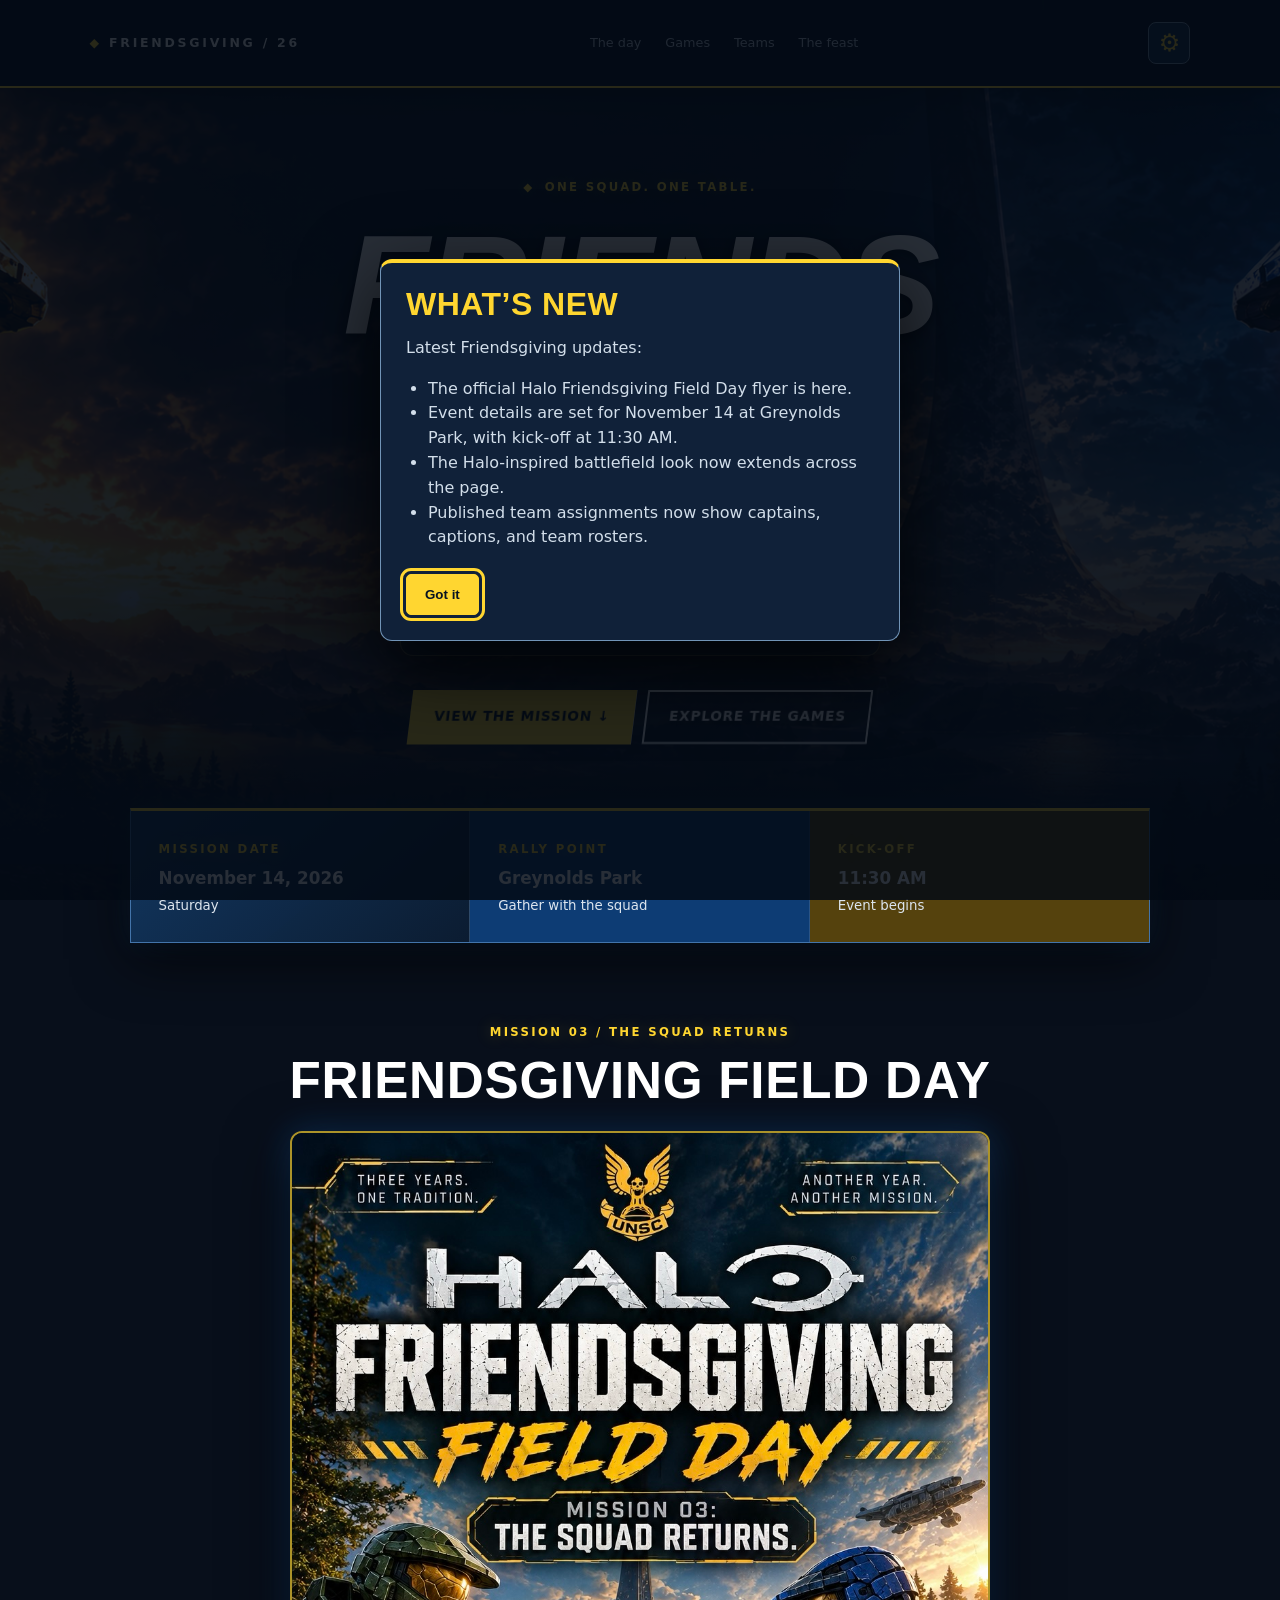
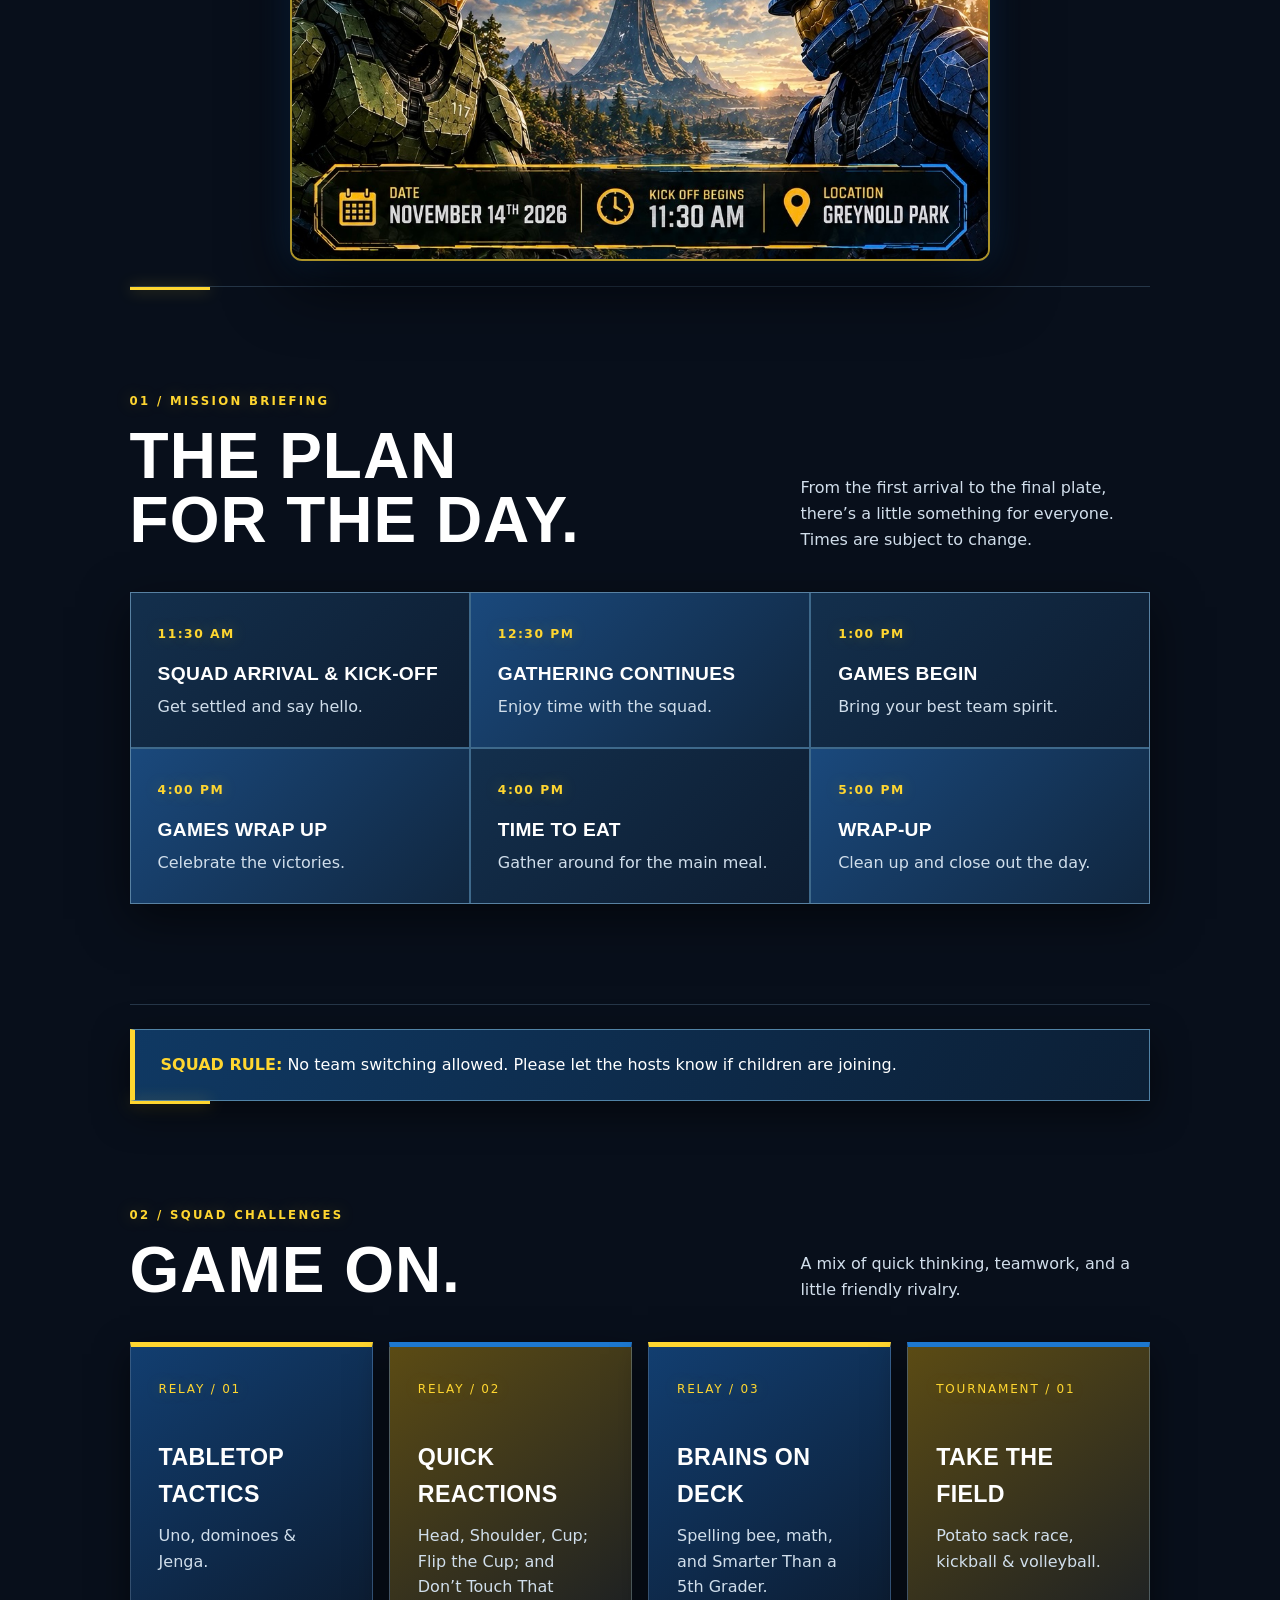
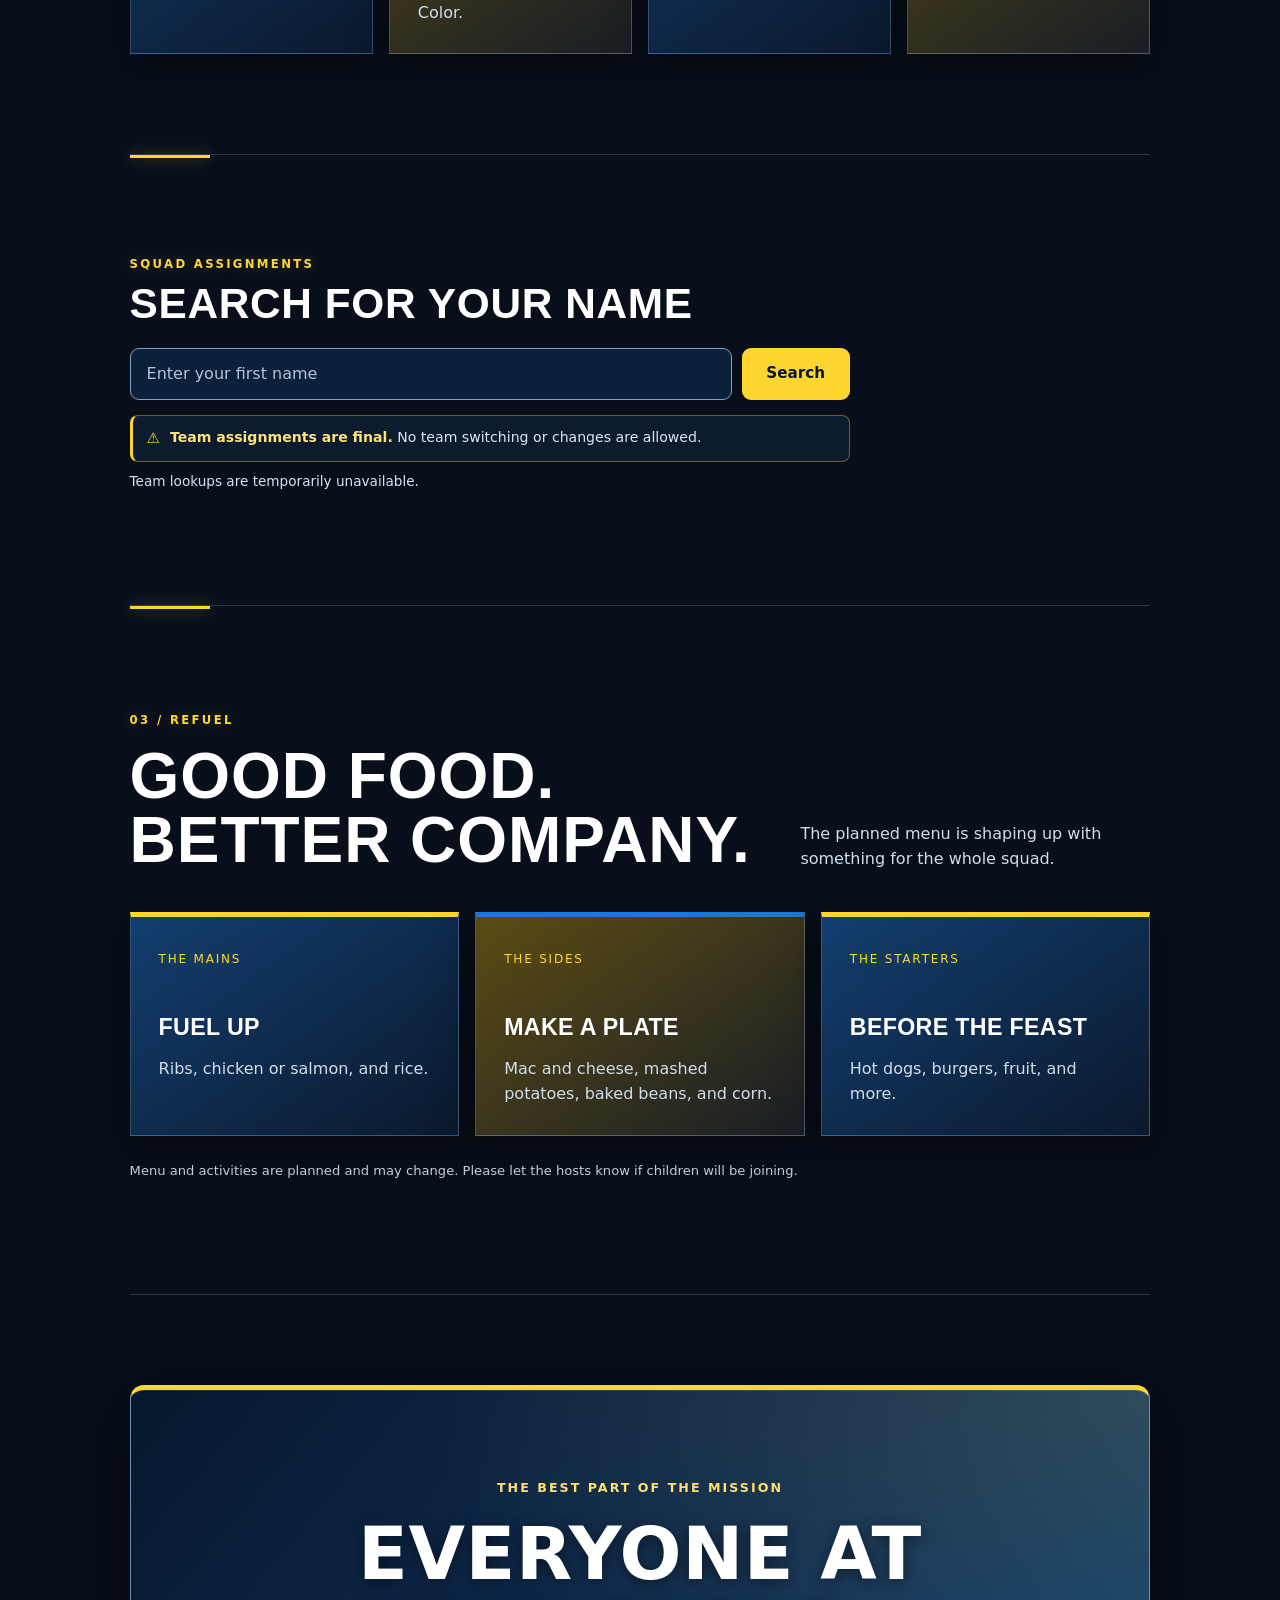
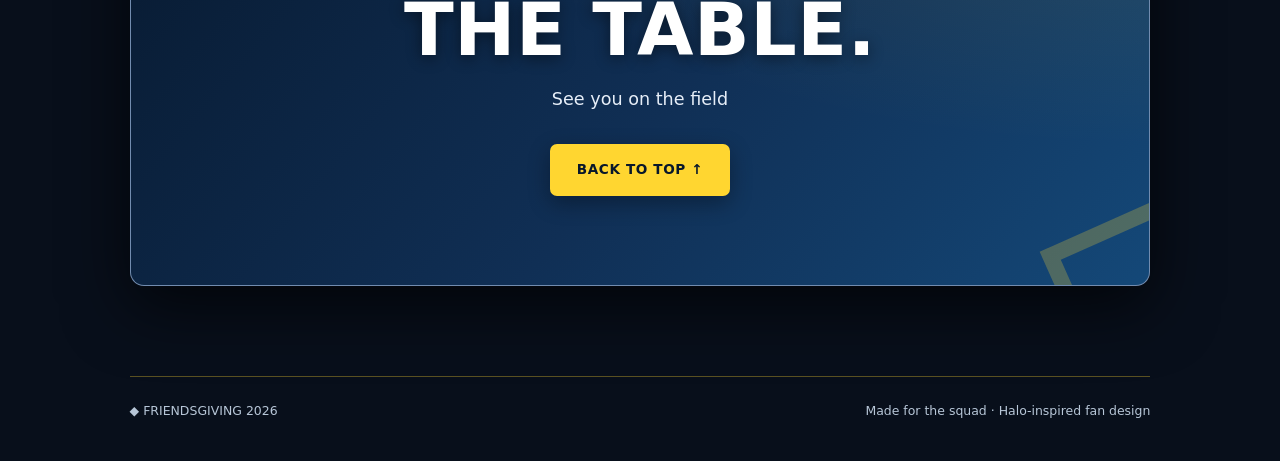
==== commit 528a1ee4: "Stretch captain gamer portrait top to bottom by removing inherited section padding" ====
--- a/index.html
+++ b/index.html
@@ -283,6 +283,9 @@
  --captain-accent:#ffdb53;
  position:relative;isolation:isolate;display:grid;grid-template-columns:155px minmax(0,1fr);
  align-items:stretch;gap:0;overflow:hidden;margin-top:17px;
+ /* Override the generic page-wide section padding that created empty space
+    above and below the captain portrait inside the gamer card. */
+ padding:0;min-height:0;
  border:1px solid var(--captain-accent);border-radius:11px;
  background:linear-gradient(125deg,#102f50 0%,#07172c 88%);
  color:#f6f9ff;text-shadow:none;box-shadow:0 15px 30px #0005,0 0 0 3px #ffdb5320 inset;
@@ -293,7 +296,7 @@
 }
 body>main #teams .captain-gamer-portrait{
  position:relative;display:flex;align-items:center;justify-content:center;
- min-height:172px;background:radial-gradient(circle at 48% 32%,#4b6c8a,#10253f 65%,#06101f);
+ min-height:172px;align-self:stretch;background:radial-gradient(circle at 48% 32%,#4b6c8a,#10253f 65%,#06101f);
  border-right:2px solid var(--captain-accent);
  overflow:hidden;
 }
@@ -302,7 +305,7 @@
  clip-path:polygon(0 0,18% 0,18% 2px,82% 2px,82% 0,100% 0,100% 100%,82% 100%,82% calc(100% - 2px),18% calc(100% - 2px),18% 100%,0 100%);
 }
 body>main #teams .captain-gamer-image{
- display:block;width:100%;height:100%;min-height:172px;object-fit:cover;object-position:center;
+ position:absolute;inset:0;display:block;width:100%;height:100%;min-height:0;object-fit:cover;object-position:center;
 }
 body>main #teams .captain-gamer-initials{font:900 clamp(3rem,7vw,4.5rem)/1 Impact,'Arial Narrow',sans-serif;color:#ffe487;letter-spacing:.05em;text-shadow:0 0 20px #dfc65a7c}
 body>main #teams .captain-gamer-info{min-width:0;padding:20px 17px 12px;display:flex;flex-direction:column;justify-content:center;align-items:flex-start}
@@ -315,8 +318,8 @@
 body>main #teams .team-lookup-card.team-lookup-yellow .captain-gamer-card{--captain-accent:#ffe46c}
 @media(max-width:460px){
  body>main #teams .team-lookup-card .captain-gamer-card{grid-template-columns:1fr}
- body>main #teams .captain-gamer-portrait{height:200px;border-right:0;border-bottom:2px solid var(--captain-accent)}
- body>main #teams .captain-gamer-image{height:200px;min-height:200px}
+ body>main #teams .captain-gamer-portrait{height:220px;min-height:220px;border-right:0;border-bottom:2px solid var(--captain-accent)}
+ body>main #teams .captain-gamer-image{height:100%;min-height:0}
  body>main #teams .captain-gamer-info{padding:16px 17px 18px}
  body>main #teams .captain-gamer-name{font-size:2rem}
 }
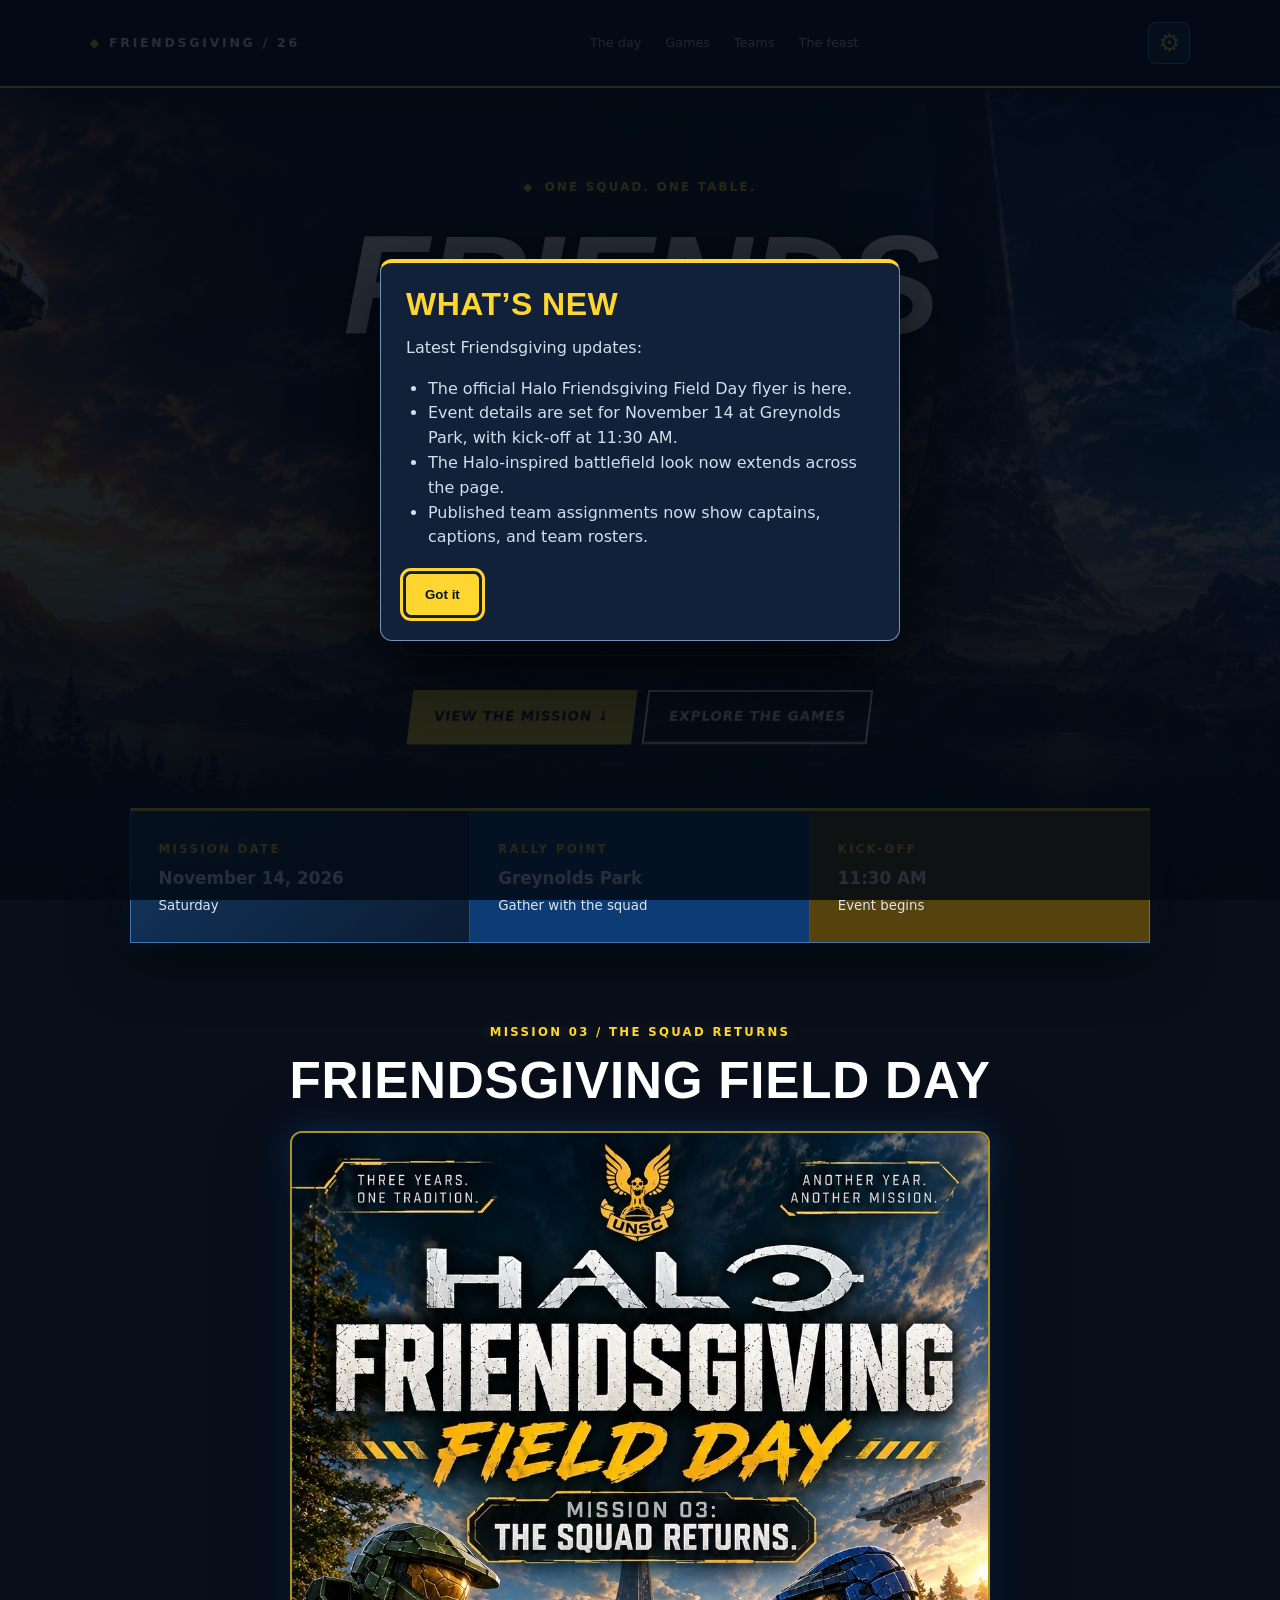
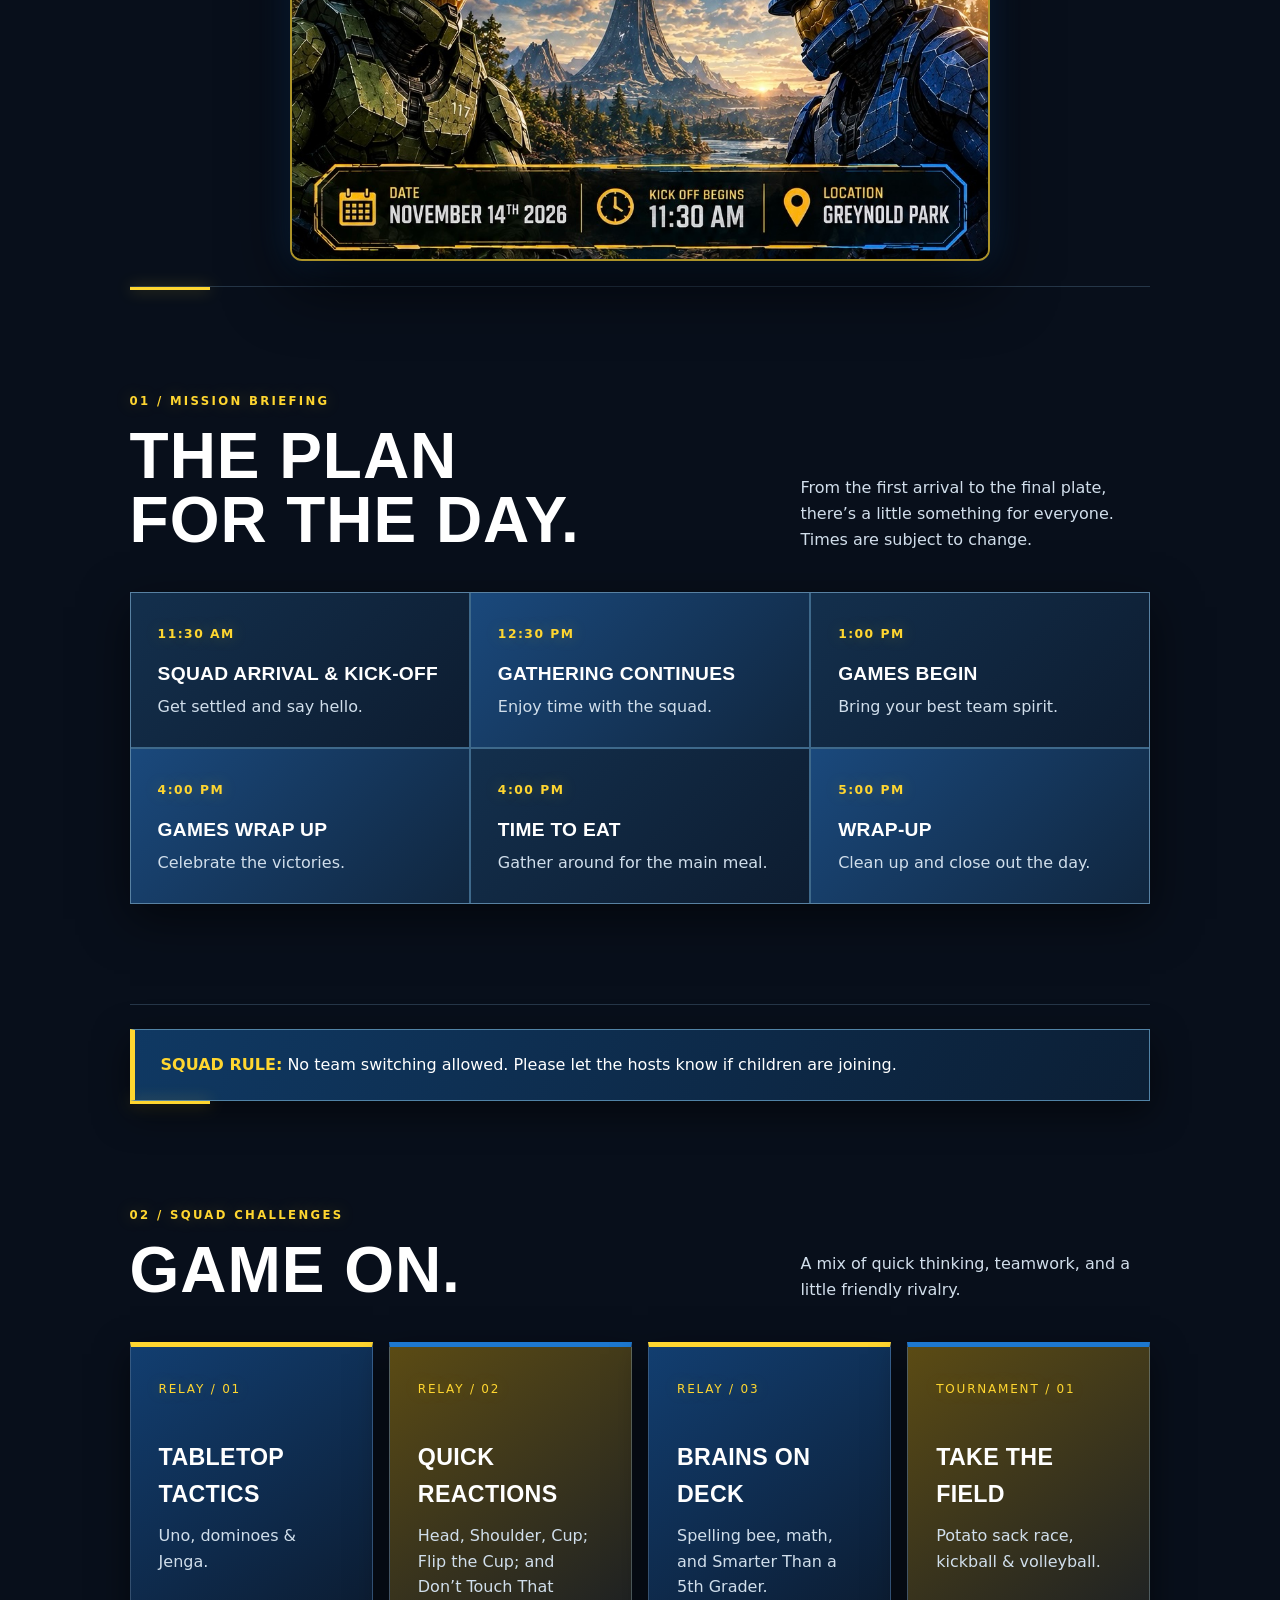
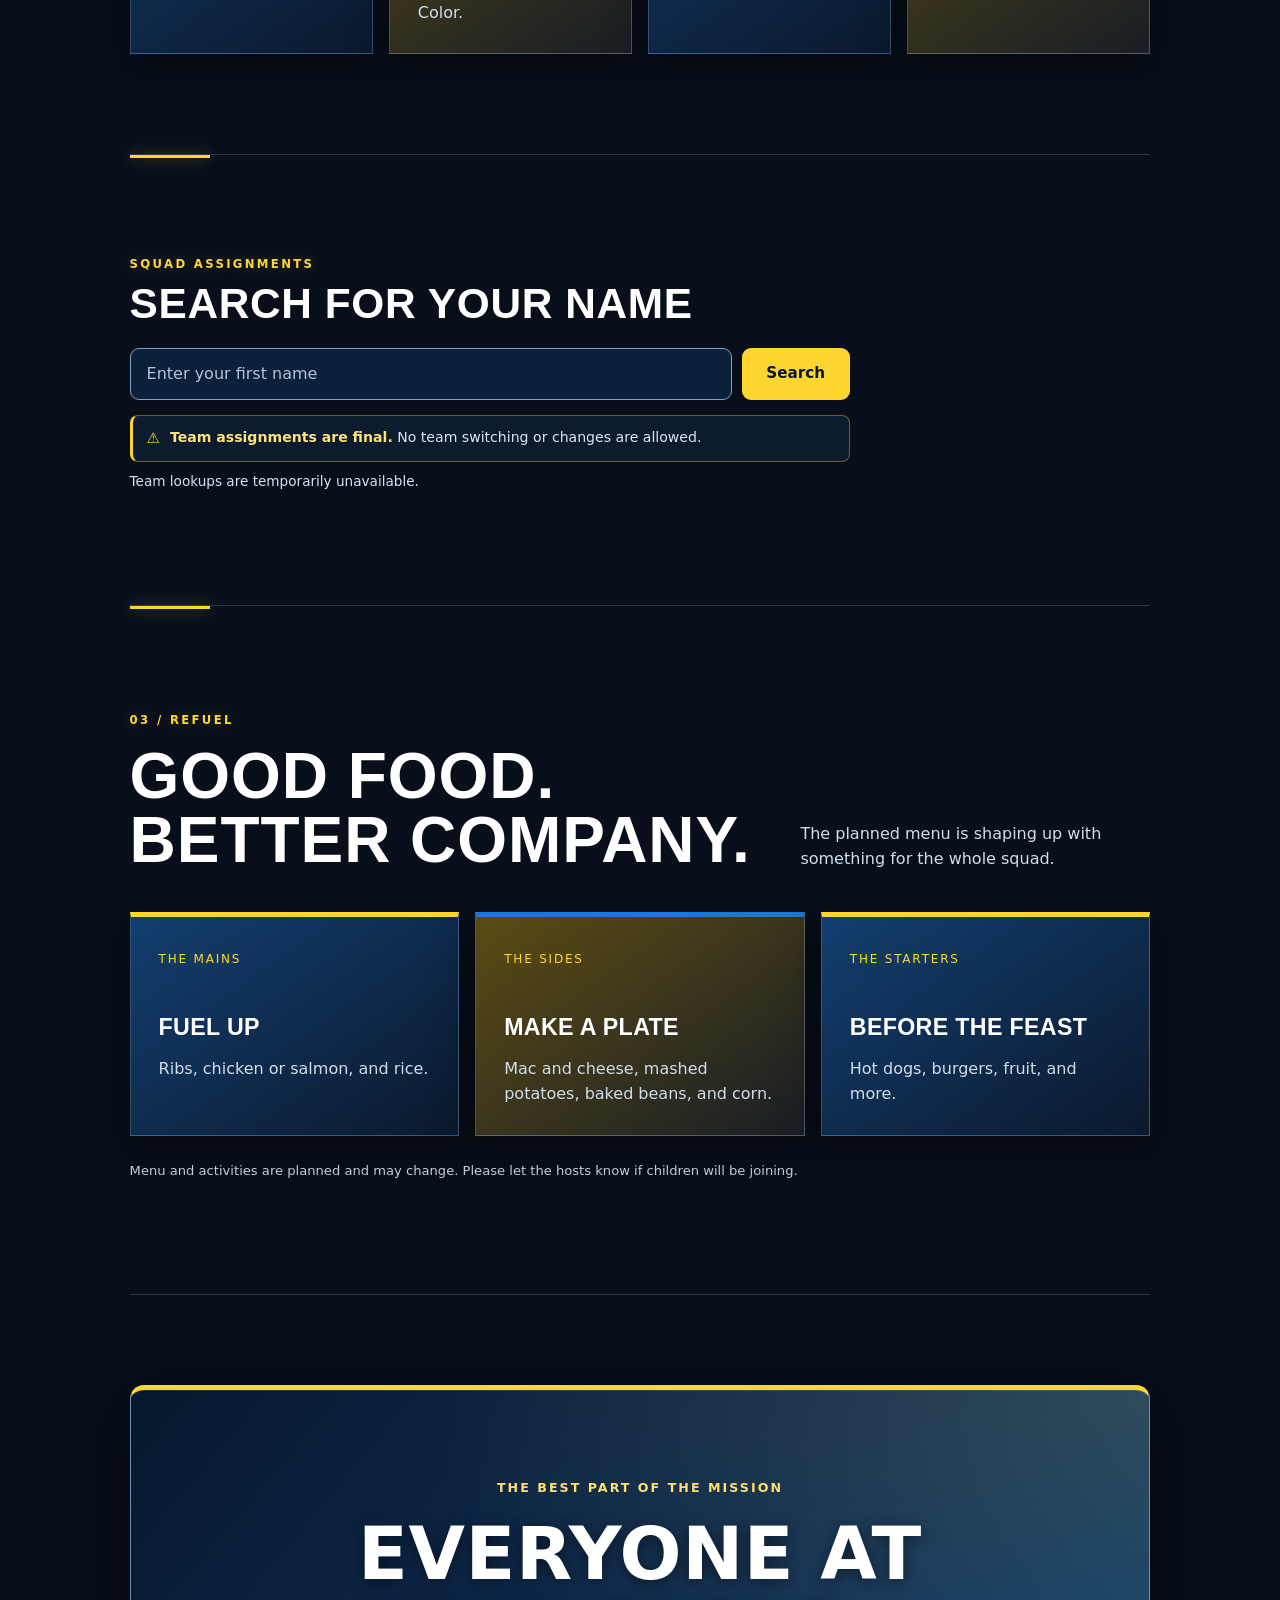
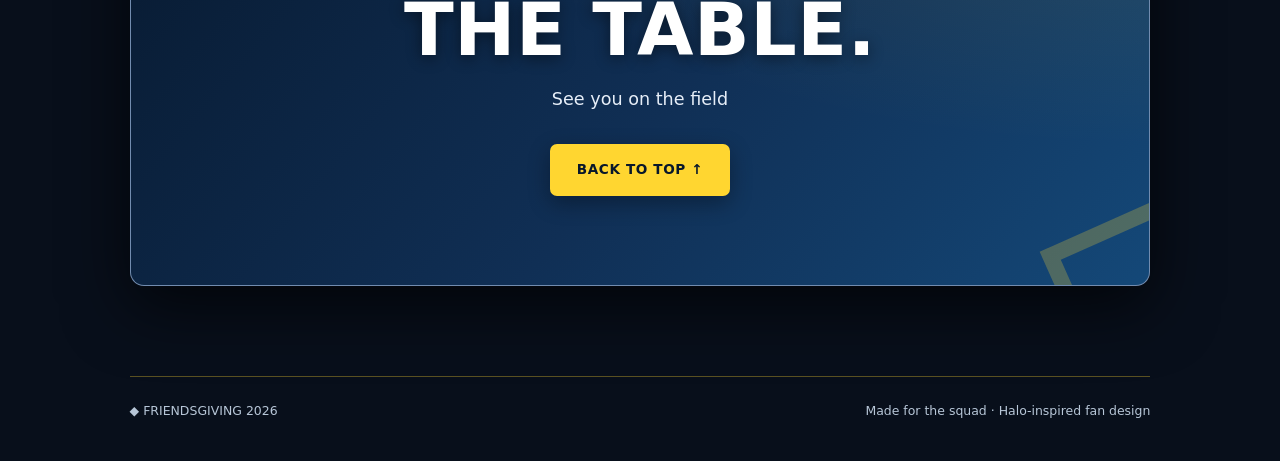
==== commit c48d3ec6: "Style custom team names on the public Blue/Yellow player cards" ====
--- a/index.html
+++ b/index.html
@@ -341,7 +341,11 @@
 .hero .fg-countdown.is-complete .fg-countdown-label{margin:0;color:#ffe26c;font-size:.82rem}
 .hero .fg-countdown.is-complete .fg-countdown-date{margin-top:6px}
 @media(max-width:450px){.hero .fg-countdown{padding:12px 9px}.hero .fg-countdown-unit{min-width:46px}.hero .fg-countdown-unit strong{font-size:1.65rem}.hero .fg-countdown-label{letter-spacing:.11em}}
-</style><link rel="stylesheet" href="/responsive.css"><script defer src="/device-layout.js"></script><link rel="icon" type="image/png" sizes="64x64" href="/favicon.png?v=20261102-exact-upload"><link rel="shortcut icon" href="/favicon.ico?v=20261102-exact-upload"><link rel="apple-touch-icon" sizes="180x180" href="/icons/apple-touch-icon.png?v=20261102-exact-upload"><link rel="manifest" href="/manifest.webmanifest?v=20261102-ios-separate"><meta name="apple-mobile-web-app-capable" content="yes"><meta name="mobile-web-app-capable" content="yes"><meta name="apple-mobile-web-app-title" content="Friendsgiving"><meta name="apple-mobile-web-app-status-bar-style" content="black-translucent"></head><body><div id="fgLoader" role="status" aria-label="Friendsgiving opening animation"><video id="fgOpeningVideo" src="/friendsgiving-intro.mp4" poster="/battlefield.png" muted playsinline webkit-playsinline preload="metadata" aria-label="Friendsgiving opening video"></video><div class="intro-fallback" aria-hidden="true"><div class="intro-halo-ring"></div><strong>HALO FRIENDSGIVING</strong><span>SQUAD UP · FIELD DAY</span></div><button class="skip" id="fgSkip" type="button">Skip intro</button></div><header><div class="brand"><span>◆</span> FRIENDSGIVING / 26</div><nav aria-label="Main navigation"><a href="#mission">The day</a><a href="#games">Games</a><a href="#teams" id="teamsNav" hidden>Teams</a><a href="#feast">The feast</a></nav><button type="button" class="guest-settings-button" id="guestSettingsButton" aria-label="Page settings" title="Page settings">⚙</button></header><div class="hero"><div class="hero-content"><div class="eyebrow">One squad. One table.</div><h1>Friends<br><em>giving.</em></h1><p class="lead" id="friendsgivingHeroMessage">Counting down to Year 3 of Friendsgiving! Get ready for good food, great company, games, and a little friendly competition. We can't wait to see you!</p><div class="fg-countdown" id="friendsgivingCountdown" role="timer" aria-label="Countdown to Friendsgiving on November 14, 2026 at 11:30 AM Miami time"><span class="fg-countdown-label" id="friendsgivingCountdownLabel">COUNTDOWN TO FRIENDSGIVING</span><div class="fg-countdown-units" aria-hidden="true"><span class="fg-countdown-unit"><strong id="fgDays">--</strong><small>Days</small></span><span class="fg-countdown-separator">:</span><span class="fg-countdown-unit"><strong id="fgHours">--</strong><small>Hours</small></span><span class="fg-countdown-separator">:</span><span class="fg-countdown-unit"><strong id="fgMinutes">--</strong><small>Minutes</small></span><span class="fg-countdown-separator">:</span><span class="fg-countdown-unit"><strong id="fgSeconds">--</strong><small>Seconds</small></span></div><span class="fg-countdown-date">NOV 14, 2026 · 11:30 AM ET</span></div><div class="actions"><a class="button primary" href="#mission">VIEW THE MISSION ↓</a><a class="button" href="#games">EXPLORE THE GAMES</a></div></div></div><main><div class="status"><div><span class="label">Mission date</span><strong>November 14, 2026</strong><small>Saturday</small></div><div><span class="label">Rally point</span><strong>Greynolds Park</strong><small>Gather with the squad</small></div><div><span class="label">Kick-off</span><strong>11:30 AM</strong><small>Event begins</small></div></div><section class="flyer-section" aria-labelledby="flyer-title"><span class="label">Mission 03 / The squad returns</span><h2 id="flyer-title">Friendsgiving Field Day</h2><img src="/friendsgiving-flyer.jpg" alt="Halo Friendsgiving Field Day flyer: November 14, 2026, 11:30 AM at Greynolds Park." loading="lazy" width="1024" height="1068"></section><section id="mission"><div class="section-head"><div><span class="label">01 / Mission briefing</span><h2>The plan<br>for the day.</h2></div><p>From the first arrival to the final plate, there’s a little something for everyone. Times are subject to change.</p></div><div class="timeline"><div class="event"><span class="time">11:30 AM</span><h3>Squad arrival &amp; kick-off</h3><p>Get settled and say hello.</p></div><div class="event"><span class="time">12:30 PM</span><h3>Gathering continues</h3><p>Enjoy time with the squad.</p></div><div class="event"><span class="time">1:00 PM</span><h3>Games begin</h3><p>Bring your best team spirit.</p></div><div class="event"><span class="time">4:00 PM</span><h3>Games wrap up</h3><p>Celebrate the victories.</p></div><div class="event"><span class="time">4:00 PM</span><h3>Time to eat</h3><p>Gather around for the main meal.</p></div><div class="event"><span class="time">5:00 PM</span><h3>Wrap-up</h3><p>Clean up and close out the day.</p></div></div></section><div class="rule"><strong>Squad rule:</strong> No team switching allowed. Please let the hosts know if children are joining.</div><section id="games"><div class="section-head"><div><span class="label">02 / Squad challenges</span><h2>Game on.</h2></div><p>A mix of quick thinking, teamwork, and a little friendly rivalry.</p></div><div class="cards"><article class="card"><span class="num">RELAY / 01</span><h3>Tabletop tactics</h3><p>Uno, dominoes &amp; Jenga.</p></article><article class="card"><span class="num">RELAY / 02</span><h3>Quick reactions</h3><p>Head, Shoulder, Cup; Flip the Cup; and Don’t Touch That Color.</p></article><article class="card"><span class="num">RELAY / 03</span><h3>Brains on deck</h3><p>Spelling bee, math, and Smarter Than a 5th Grader.</p></article><article class="card"><span class="num">TOURNAMENT / 01</span><h3>Take the field</h3><p>Potato sack race, kickball &amp; volleyball.</p></article></div></section><section id="teams" hidden aria-labelledby="teamsTitle"><div class="team-search-heading"><span class="label">SQUAD ASSIGNMENTS</span><h2 id="teamsTitle">Search for your name</h2></div><form id="teamLookupForm" class="teams-toolbar" role="search" autocomplete="on"><label for="teamSearch" class="team-lookup-label">Your name</label><div class="team-lookup-controls"><input type="search" id="teamSearch" name="guestName" maxlength="100" autocomplete="name" enterkeyhint="search" placeholder="Enter your first name" aria-label="Search for your name" aria-describedby="teamsNotice" required><button type="submit" id="teamLookupButton" class="button">Search</button></div></form><p class="team-assignment-policy" role="note"><span class="team-policy-icon" aria-hidden="true">⚠</span><span><strong>Team assignments are final.</strong> No team switching or changes are allowed.</span></p><p id="teamsNotice" class="team-lookup-status" role="status" aria-live="polite"></p><div class="teams-grid" id="teamsGrid"></div></section><section id="feast"><div class="section-head"><div><span class="label">03 / Refuel</span><h2>Good food.<br>Better company.</h2></div><p>The planned menu is shaping up with something for the whole squad.</p></div><div class="cards"><article class="card"><span class="num">THE MAINS</span><h3>Fuel up</h3><p>Ribs, chicken or salmon, and rice.</p></article><article class="card"><span class="num">THE SIDES</span><h3>Make a plate</h3><p>Mac and cheese, mashed potatoes, baked beans, and corn.</p></article><article class="card"><span class="num">THE STARTERS</span><h3>Before the feast</h3><p>Hot dogs, burgers, fruit, and more.</p></article></div><p class="note">Menu and activities are planned and may change. Please let the hosts know if children will be joining.</p></section><div class="closing"><span class="label">The best part of the mission</span><h2>Everyone at the table.</h2><p>See you on the field</p><a class="button primary" href="#top" onclick="window.scrollTo({top:0,behavior:'smooth'});return false">BACK TO TOP ↑</a></div><footer class="foot"><span>◆ FRIENDSGIVING 2026</span><span>Made for the squad · Halo-inspired fan design</span></footer></main><dialog id="guestSettings" class="guest-modal" aria-labelledby="guestSettingsTitle"><h2 id="guestSettingsTitle">Page settings</h2><p>Revisit the latest updates or learn how to use this page.</p><button type="button" id="viewUpdates">What’s new</button><button type="button" id="viewAbout">About this page</button><button type="button" class="secondary" data-close="guestSettings">Close</button></dialog><dialog id="updatesDialog" class="guest-modal" aria-labelledby="updatesTitle"><h2 id="updatesTitle">What’s new</h2><p>Latest Friendsgiving updates:</p><ul><li>The official Halo Friendsgiving Field Day flyer is here.</li><li>Event details are set for November 14 at Greynolds Park, with kick-off at 11:30 AM.</li><li>The Halo-inspired battlefield look now extends across the page.</li><li>Published team assignments now show captains, captions, and team rosters.</li></ul><button type="button" id="updatesDone">Got it</button></dialog><dialog id="aboutDialog" class="guest-modal" aria-labelledby="aboutTitle"><h2 id="aboutTitle">Welcome, squad</h2><p>This page has the Friendsgiving date, location, schedule, games, team assignments, and planned food. Use the links at the top to jump to a section.</p><p>You can revisit this introduction and the latest updates from the gear icon.</p><label><input type="checkbox" id="hideAbout"> Don’t show this introduction again</label><button type="button" id="aboutDone">I understand</button></dialog><script>(function(){
+/* Optional team names appear under the original Blue/Yellow assignment. */
+body>main #teams .team-lookup-card .roster-custom-name{margin:-13px 0 22px;font-size:clamp(1.1rem,2.8vw,1.45rem);line-height:1.25;font-weight:900;overflow-wrap:anywhere}
+body>main #teams .team-lookup-card.team-lookup-yellow .roster-custom-name{color:#103967}
+body>main #teams .team-lookup-card.team-lookup-blue .roster-custom-name{color:#fff3b8}
+</style><link rel="stylesheet" href="/responsive.css"><script defer src="/device-layout.js"></script><link rel="icon" type="image/png" sizes="64x64" href="/favicon.png?v=20261102-exact-upload"><link rel="shortcut icon" href="/favicon.ico?v=20261102-exact-upload"><link rel="apple-touch-icon" sizes="180x180" href="/icons/apple-touch-icon.png?v=20261102-exact-upload"><link rel="manifest" href="/manifest.webmanifest?v=20261102-ios-separate"><meta name="apple-mobile-web-app-capable" content="yes"><meta name="mobile-web-app-capable" content="yes"><meta name="apple-mobile-web-app-title" content="Friendsgiving"><meta name="apple-mobile-web-app-status-bar-style" content="black-translucent"></head><body><div id="fgLoader" role="status" aria-label="Friendsgiving opening animation"><video id="fgOpeningVideo" src="/friendsgiving-intro.mp4" poster="/battlefield.png" muted playsinline webkit-playsinline preload="metadata" aria-label="Friendsgiving opening video"></video><div class="intro-fallback" aria-hidden="true"><div class="intro-halo-ring"></div><strong>ARE YOU READY FOR HALO FRIENDSGIVING FIELD DAY?</strong><span>SQUAD UP · FIELD DAY</span></div><button class="skip" id="fgSkip" type="button">Skip intro</button></div><header><div class="brand"><span>◆</span> FRIENDSGIVING / 26</div><nav aria-label="Main navigation"><a href="#mission">The day</a><a href="#games">Games</a><a href="#teams" id="teamsNav" hidden>Teams</a><a href="#feast">The feast</a></nav><button type="button" class="guest-settings-button" id="guestSettingsButton" aria-label="Page settings" title="Page settings">⚙</button></header><div class="hero"><div class="hero-content"><div class="eyebrow">One squad. One table.</div><h1>Friends<br><em>giving.</em></h1><p class="lead" id="friendsgivingHeroMessage">Counting down to Year 3 of Friendsgiving! Get ready for good food, great company, games, and a little friendly competition. We can't wait to see you!</p><div class="fg-countdown" id="friendsgivingCountdown" role="timer" aria-label="Countdown to Friendsgiving on November 14, 2026 at 11:30 AM Miami time"><span class="fg-countdown-label" id="friendsgivingCountdownLabel">COUNTDOWN TO FRIENDSGIVING</span><div class="fg-countdown-units" aria-hidden="true"><span class="fg-countdown-unit"><strong id="fgDays">--</strong><small>Days</small></span><span class="fg-countdown-separator">:</span><span class="fg-countdown-unit"><strong id="fgHours">--</strong><small>Hours</small></span><span class="fg-countdown-separator">:</span><span class="fg-countdown-unit"><strong id="fgMinutes">--</strong><small>Minutes</small></span><span class="fg-countdown-separator">:</span><span class="fg-countdown-unit"><strong id="fgSeconds">--</strong><small>Seconds</small></span></div><span class="fg-countdown-date">NOV 14, 2026 · 11:30 AM ET</span></div><div class="actions"><a class="button primary" href="#mission">VIEW THE MISSION ↓</a><a class="button" href="#games">EXPLORE THE GAMES</a></div></div></div><main><div class="status"><div><span class="label">Mission date</span><strong>November 14, 2026</strong><small>Saturday</small></div><div><span class="label">Rally point</span><strong>Greynolds Park</strong><small>Gather with the squad</small></div><div><span class="label">Kick-off</span><strong>11:30 AM</strong><small>Event begins</small></div></div><section class="flyer-section" aria-labelledby="flyer-title"><span class="label">Mission 03 / The squad returns</span><h2 id="flyer-title">Friendsgiving Field Day</h2><img src="/friendsgiving-flyer.jpg" alt="Halo Friendsgiving Field Day flyer: November 14, 2026, 11:30 AM at Greynolds Park." loading="lazy" width="1024" height="1068"></section><section id="mission"><div class="section-head"><div><span class="label">01 / Mission briefing</span><h2>The plan<br>for the day.</h2></div><p>From the first arrival to the final plate, there’s a little something for everyone. Times are subject to change.</p></div><div class="timeline"><div class="event"><span class="time">11:30 AM</span><h3>Squad arrival &amp; kick-off</h3><p>Get settled and say hello.</p></div><div class="event"><span class="time">12:30 PM</span><h3>Gathering continues</h3><p>Enjoy time with the squad.</p></div><div class="event"><span class="time">1:00 PM</span><h3>Games begin</h3><p>Bring your best team spirit.</p></div><div class="event"><span class="time">4:00 PM</span><h3>Games wrap up</h3><p>Celebrate the victories.</p></div><div class="event"><span class="time">4:00 PM</span><h3>Time to eat</h3><p>Gather around for the main meal.</p></div><div class="event"><span class="time">5:00 PM</span><h3>Wrap-up</h3><p>Clean up and close out the day.</p></div></div></section><div class="rule"><strong>Squad rule:</strong> No team switching allowed. Please let the hosts know if children are joining.</div><section id="games"><div class="section-head"><div><span class="label">02 / Squad challenges</span><h2>Game on.</h2></div><p>A mix of quick thinking, teamwork, and a little friendly rivalry.</p></div><div class="cards"><article class="card"><span class="num">RELAY / 01</span><h3>Tabletop tactics</h3><p>Uno, dominoes &amp; Jenga.</p></article><article class="card"><span class="num">RELAY / 02</span><h3>Quick reactions</h3><p>Head, Shoulder, Cup; Flip the Cup; and Don’t Touch That Color.</p></article><article class="card"><span class="num">RELAY / 03</span><h3>Brains on deck</h3><p>Spelling bee, math, and Smarter Than a 5th Grader.</p></article><article class="card"><span class="num">TOURNAMENT / 01</span><h3>Take the field</h3><p>Potato sack race, kickball &amp; volleyball.</p></article></div></section><section id="teams" hidden aria-labelledby="teamsTitle"><div class="team-search-heading"><span class="label">SQUAD ASSIGNMENTS</span><h2 id="teamsTitle">Search for your name</h2></div><form id="teamLookupForm" class="teams-toolbar" role="search" autocomplete="on"><label for="teamSearch" class="team-lookup-label">Your name</label><div class="team-lookup-controls"><input type="search" id="teamSearch" name="guestName" maxlength="100" autocomplete="name" enterkeyhint="search" placeholder="Enter your first name" aria-label="Search for your name" aria-describedby="teamsNotice" required><button type="submit" id="teamLookupButton" class="button">Search</button></div></form><p class="team-assignment-policy" role="note"><span class="team-policy-icon" aria-hidden="true">⚠</span><span><strong>Team assignments are final.</strong> No team switching or changes are allowed.</span></p><p id="teamsNotice" class="team-lookup-status" role="status" aria-live="polite"></p><div class="teams-grid" id="teamsGrid"></div></section><section id="feast"><div class="section-head"><div><span class="label">03 / Refuel</span><h2>Good food.<br>Better company.</h2></div><p>The planned menu is shaping up with something for the whole squad.</p></div><div class="cards"><article class="card"><span class="num">THE MAINS</span><h3>Fuel up</h3><p>Ribs, chicken or salmon, and rice.</p></article><article class="card"><span class="num">THE SIDES</span><h3>Make a plate</h3><p>Mac and cheese, mashed potatoes, baked beans, and corn.</p></article><article class="card"><span class="num">THE STARTERS</span><h3>Before the feast</h3><p>Hot dogs, burgers, fruit, and more.</p></article></div><p class="note">Menu and activities are planned and may change. Please let the hosts know if children will be joining.</p></section><div class="closing"><span class="label">The best part of the mission</span><h2>Everyone at the table.</h2><p>See you on the field</p><a class="button primary" href="#top" onclick="window.scrollTo({top:0,behavior:'smooth'});return false">BACK TO TOP ↑</a></div><footer class="foot"><span>◆ FRIENDSGIVING 2026</span><span>Made for the squad · Halo-inspired fan design</span></footer></main><dialog id="guestSettings" class="guest-modal" aria-labelledby="guestSettingsTitle"><h2 id="guestSettingsTitle">Page settings</h2><p>Revisit the latest updates or learn how to use this page.</p><button type="button" id="viewUpdates">What’s new</button><button type="button" id="viewAbout">About this page</button><button type="button" class="secondary" data-close="guestSettings">Close</button></dialog><dialog id="updatesDialog" class="guest-modal" aria-labelledby="updatesTitle"><h2 id="updatesTitle">What’s new</h2><p>Latest Friendsgiving updates:</p><ul><li>The official Halo Friendsgiving Field Day flyer is here.</li><li>Event details are set for November 14 at Greynolds Park, with kick-off at 11:30 AM.</li><li>The Halo-inspired battlefield look now extends across the page.</li><li>Published team assignments now show captains, captions, and team rosters.</li></ul><button type="button" id="updatesDone">Got it</button></dialog><dialog id="aboutDialog" class="guest-modal" aria-labelledby="aboutTitle"><h2 id="aboutTitle">Welcome, squad</h2><p>This page has the Friendsgiving date, location, schedule, games, team assignments, and planned food. Use the links at the top to jump to a section.</p><p>You can revisit this introduction and the latest updates from the gear icon.</p><label><input type="checkbox" id="hideAbout"> Don’t show this introduction again</label><button type="button" id="aboutDone">I understand</button></dialog><script>(function(){
  const wrap=document.getElementById('fgLoader'),video=document.getElementById('fgOpeningVideo'),skip=document.getElementById('fgSkip');
  if(!wrap||!video||!skip)return;
  let started=false,finished=false,watchdog=null,fallbackTimer=null;
@@ -376,4 +380,4 @@
  video.addEventListener('stalled',()=>{if(started&&video.readyState<2)fallback()});
  window.addEventListener('friendsgiving:intro-acknowledged',begin,{once:true});
  window.friendsgivingStartOpening=begin;
-})();</script><script src="/friendsgiving-countdown.js?v=20261104-event-countdown" defer></script><script src="/page-settings.js"></script><script src="/teams-public.js?v=20261104-gamer-card"></script><script src="/guest-welcome.js"></script><script src="/ios-install.js"></script></body></html>
+})();</script><script src="/friendsgiving-countdown.js?v=20261104-event-countdown" defer></script><script src="/page-settings.js"></script><script src="/teams-public.js?v=20261111-team-names"></script><script src="/guest-welcome.js"></script><script src="/ios-install.js"></script></body></html>
